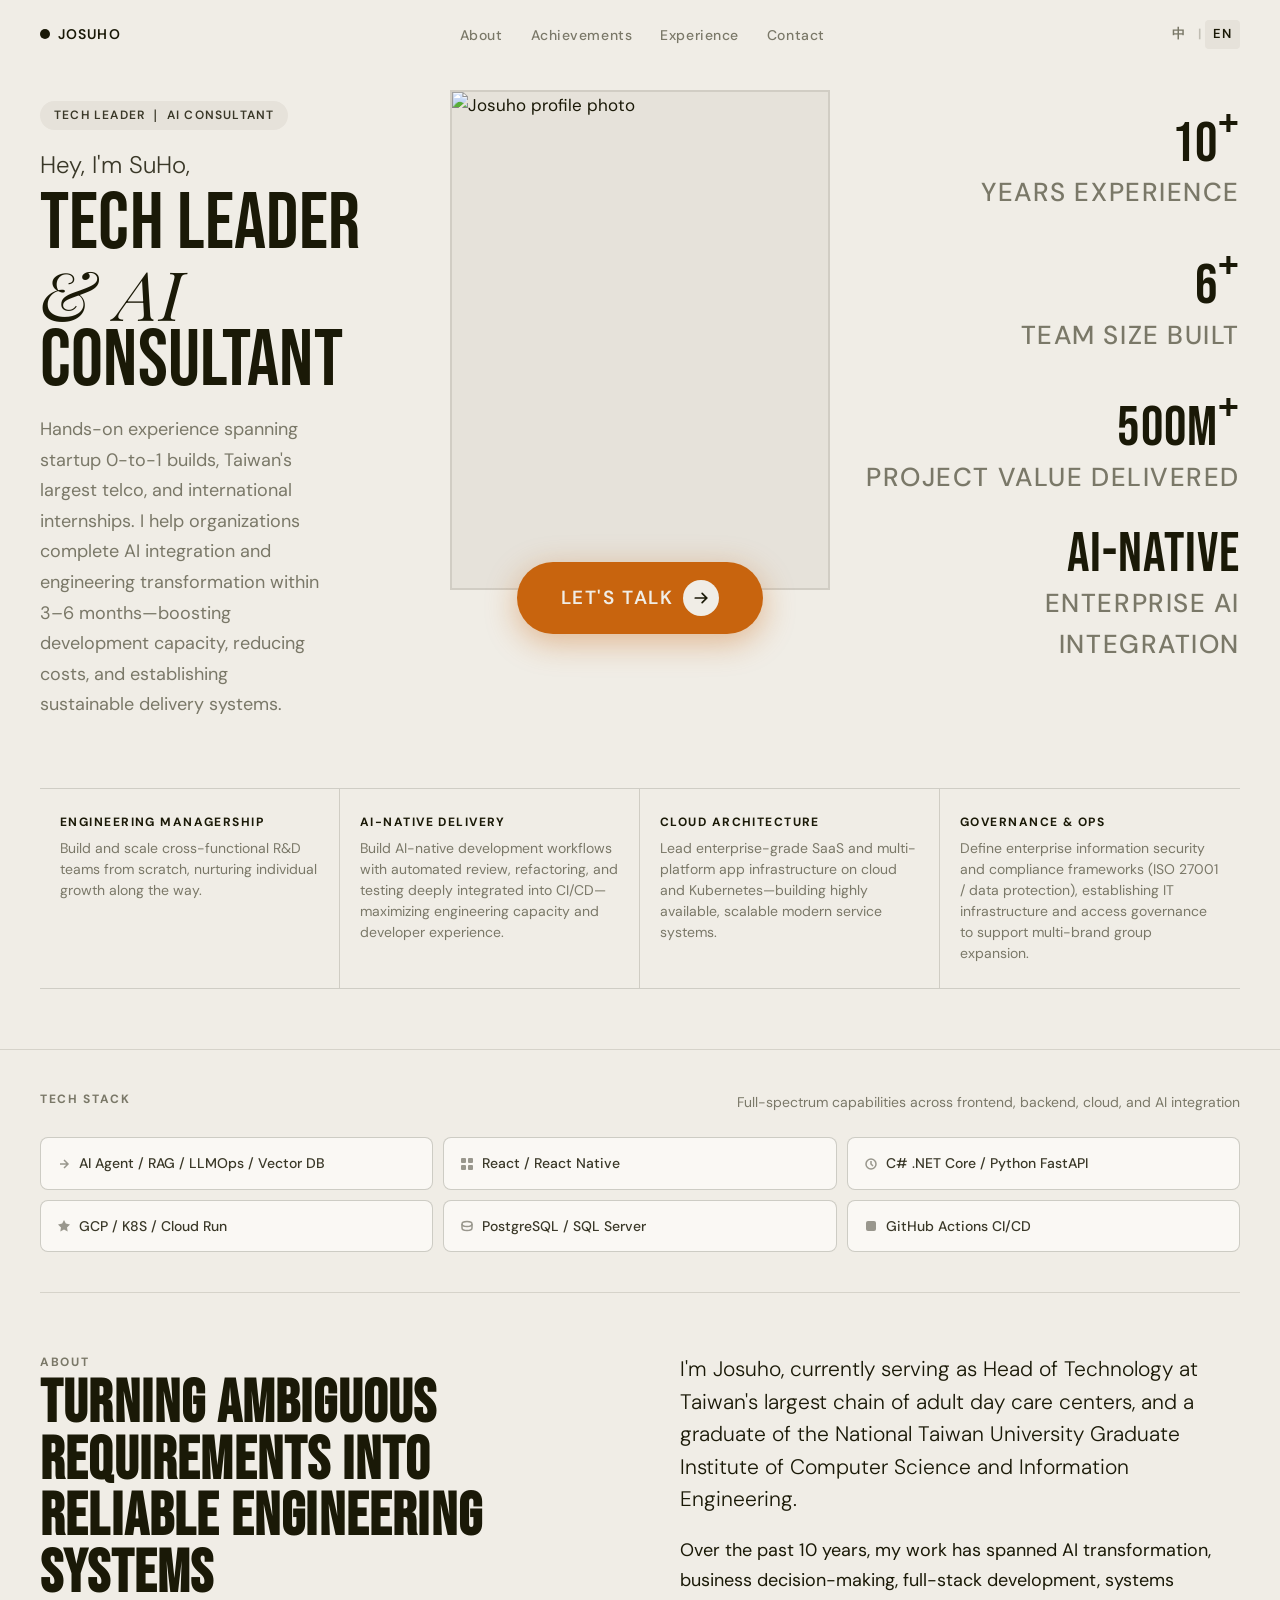
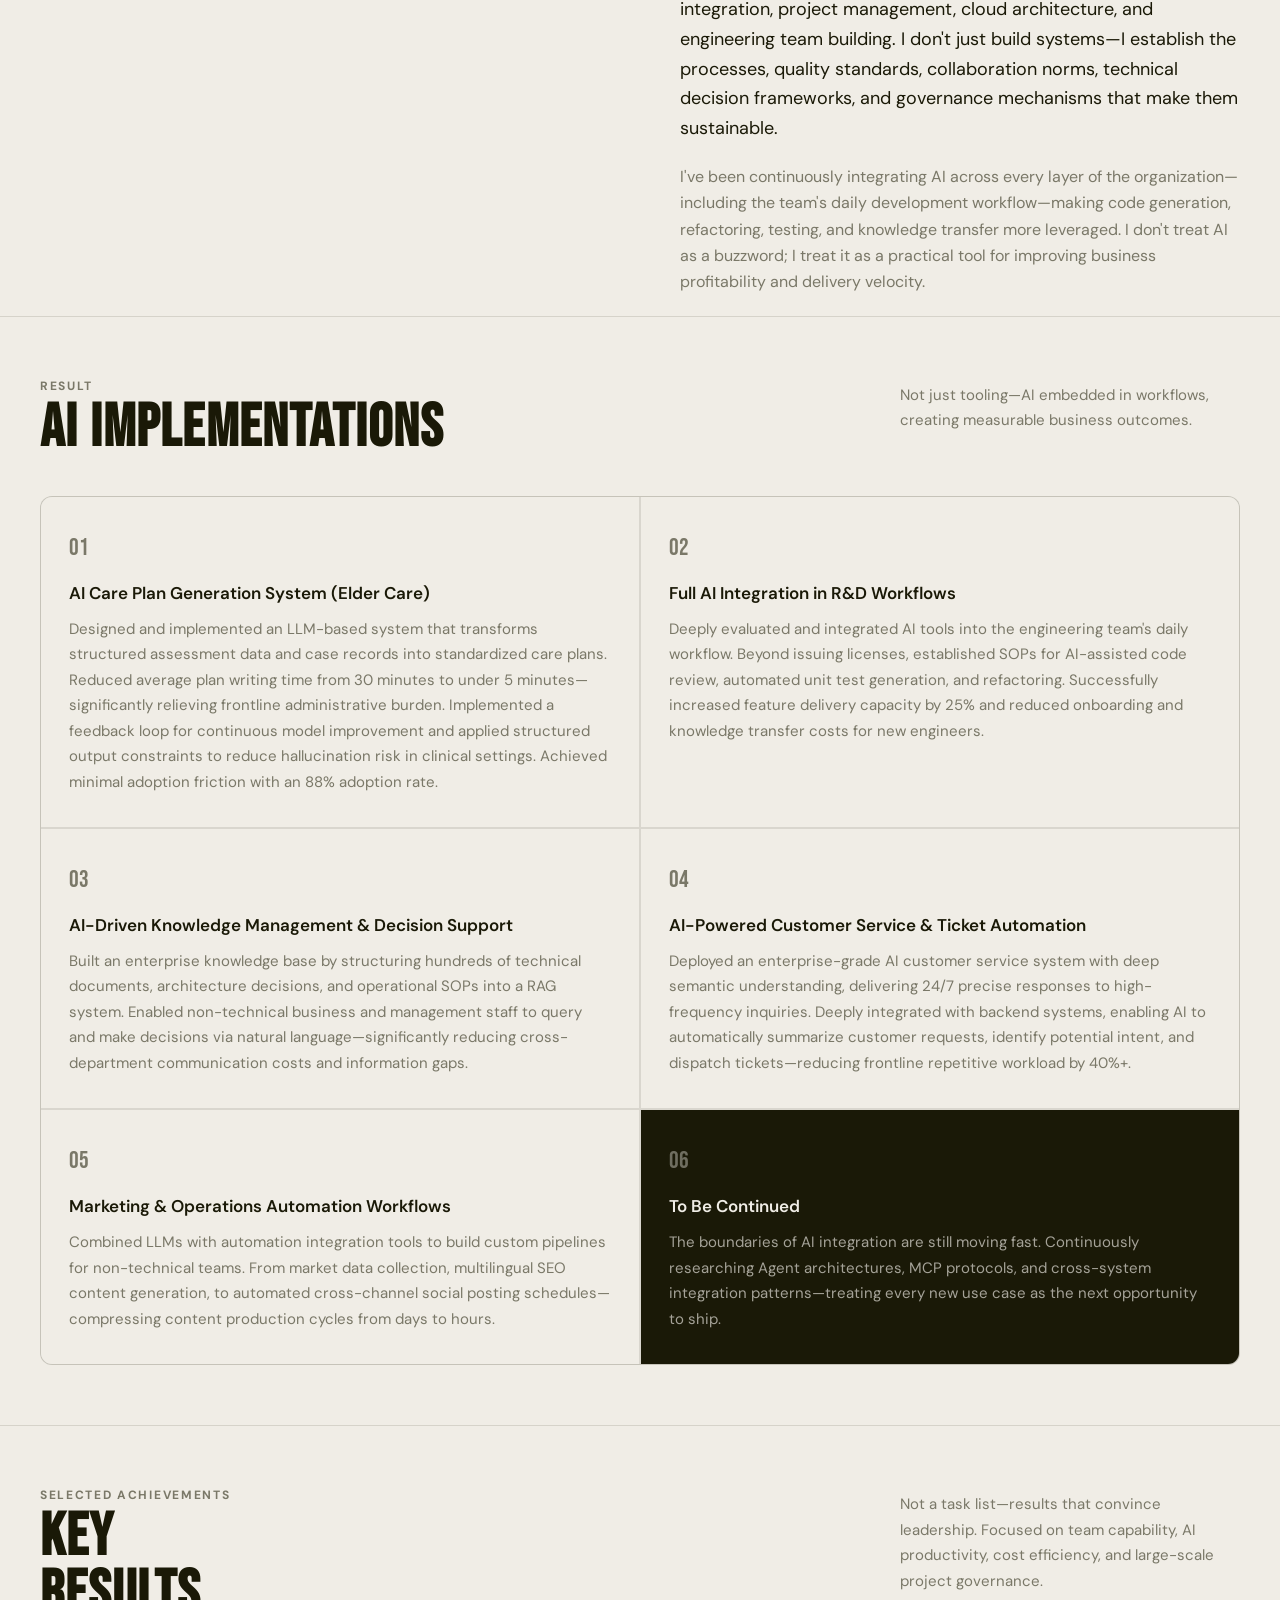
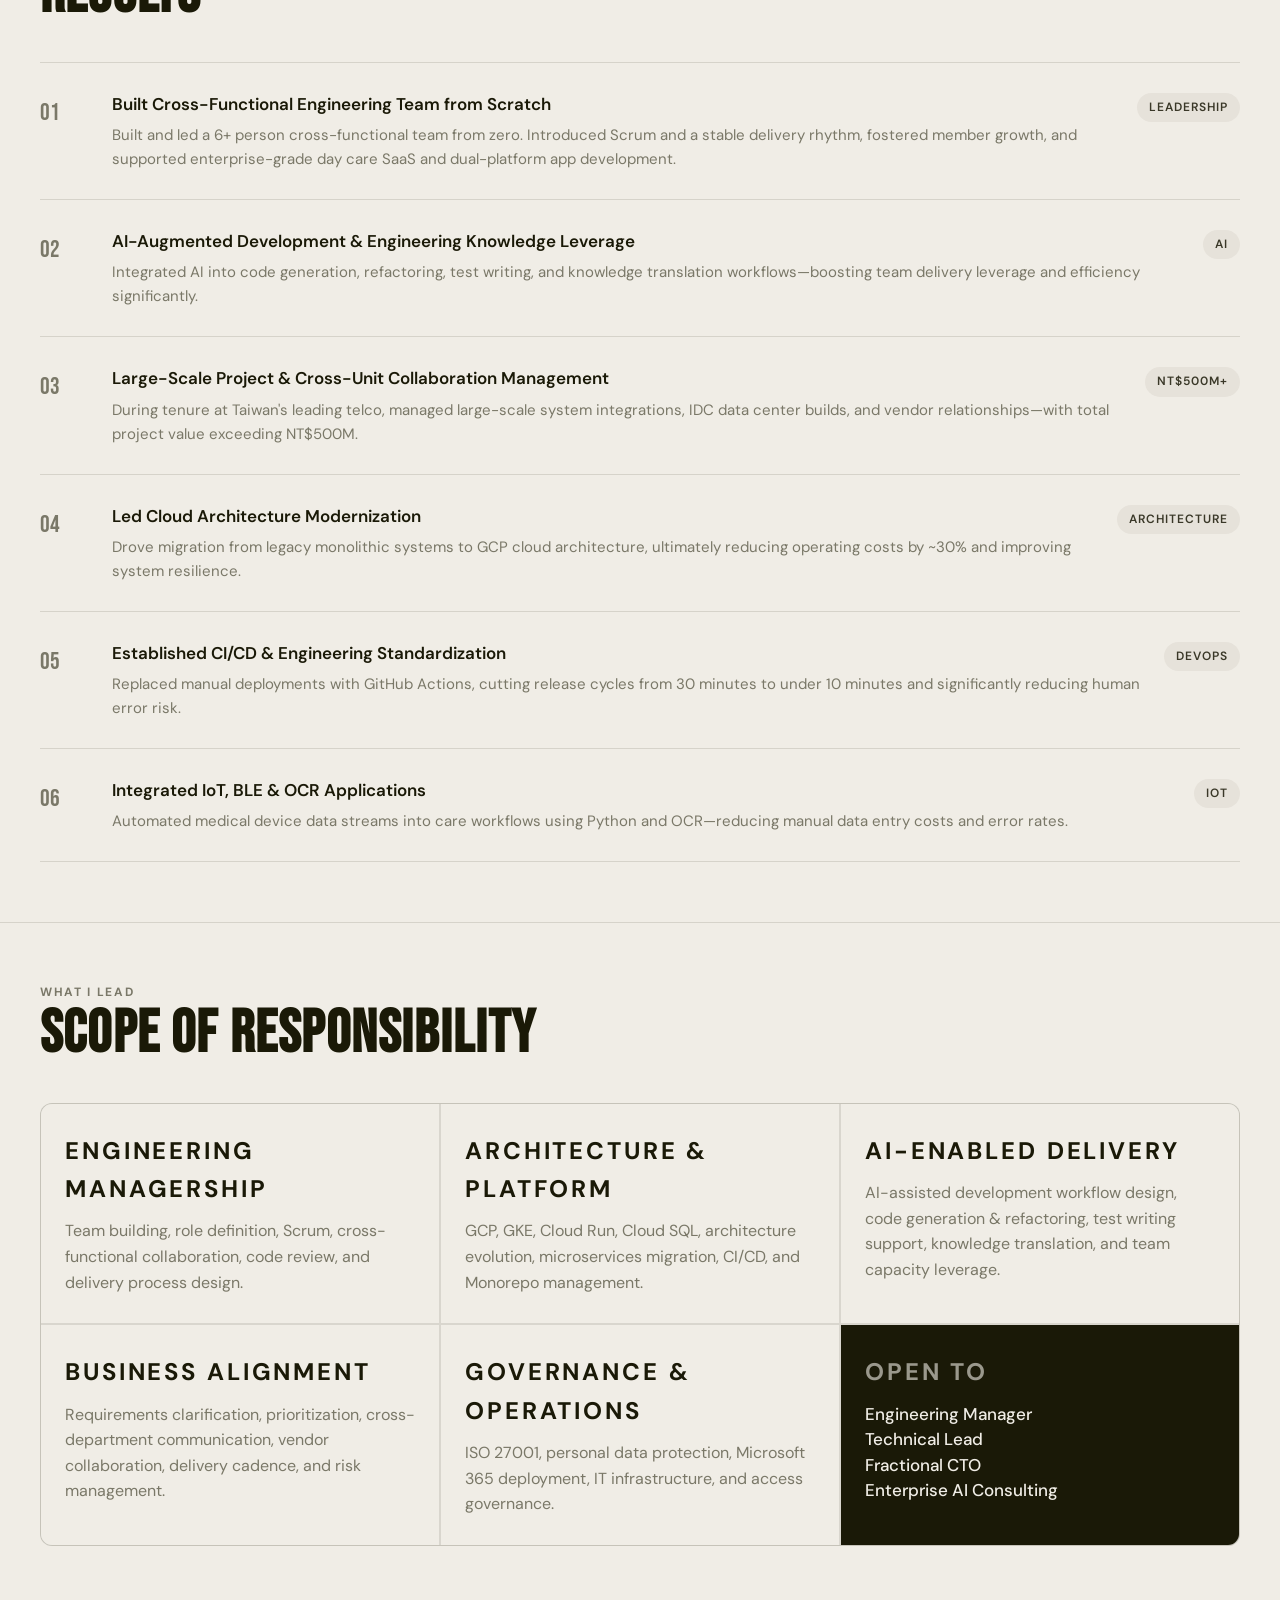
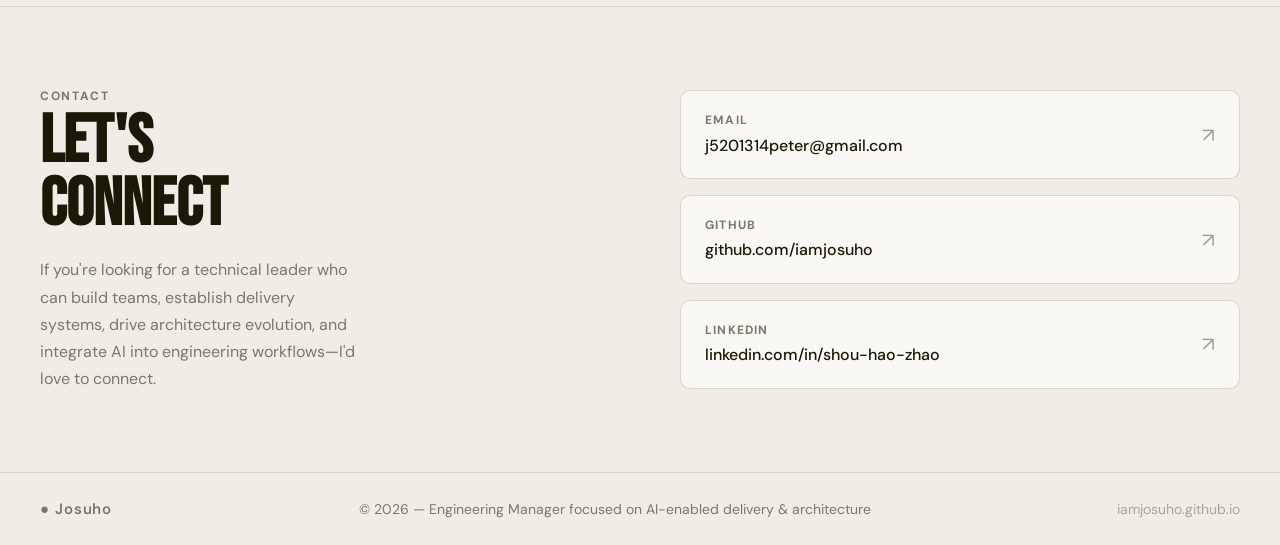
==== en.html @ 135634d7 "refactor: rename handle to iamjosuho, update site metadata, and add SEO files" ====
<!DOCTYPE html>
<html lang="en">
<head>
<meta charset="UTF-8">
<meta name="viewport" content="width=device-width, initial-scale=1.0">
<title>Josuho | Engineering Manager</title>
<link rel="canonical" href="https://iamjosuho.github.io/en.html" />
<meta name="keywords" content="Josuho, Engineering Manager, Tech Leader, Software Engineering Manager, AI Transformation Consultant, Architecture Modernization" />
<meta
      name="description"
      content="Josuho's personal website. Focused on engineering team building, enterprise AI integration, architecture modernization, delivery standardization, and operations-oriented technical leadership."
    />
    <meta name="theme-color" content="#1d281f" />
    <meta property="og:type" content="website" />
    <meta property="og:title" content="Josuho | Engineering Manager" />
    <meta
      property="og:description"
      content="Josuho's personal website. Focused on engineering team building, enterprise AI integration, architecture modernization, delivery standardization, and operations-oriented technical leadership."
    />
    <meta property="og:url" content="https://iamjosuho.github.io/en" />
    <meta property="og:image" content="https://iamjosuho.github.io/og-preview.svg" />
    <meta property="og:locale" content="en_US" />
    <meta name="twitter:card" content="summary_large_image" />
    <meta name="twitter:title" content="Josuho | Engineering Manager" />
    <meta
      name="twitter:description"
      content="Focused on engineering team building, AI-native development, architecture modernization, delivery standardization, and operations-oriented technical leadership."
    />
    <meta name="twitter:image" content="https://iamjosuho.github.io/og-preview.svg" />
    <link rel="icon" href="favicon.svg" type="image/svg+xml" />
<link rel="preconnect" href="https://fonts.googleapis.com">
<link rel="preconnect" href="https://fonts.gstatic.com" crossorigin>
<link href="https://fonts.googleapis.com/css2?family=Bebas+Neue&family=Playfair+Display:ital,wght@1,700&family=DM+Sans:wght@300;400;500;600&display=swap" rel="stylesheet">
<style>
  *, *::before, *::after { box-sizing: border-box; margin: 0; padding: 0; }

  :root {
    /* ==================================
       1. Base Color Palette
       ================================== */
    --color-cream: #f0ede6;
    --color-cream-dark: #e6e2da;
    --color-ink: #1a1907;
    --color-ink-mid: #3a3828;
    --color-ink-light: #7a7868;
    --color-warm-white: #faf8f4;
    --color-amber: #C8640E;

    /* ==================================
       2. Semantic Variables
       ================================== */
    --bg-primary: var(--color-cream);
    --bg-secondary: var(--color-warm-white);
    --bg-tertiary: var(--color-cream-dark);
    --bg-inverse: var(--color-ink);

    --text-primary: var(--color-ink);
    --text-secondary: var(--color-ink-mid);
    --text-muted: var(--color-ink-light);
    --text-inverse: var(--color-cream);

    --accent-primary: var(--color-ink);
    --accent-cta: var(--color-amber);

  }

  html { scroll-behavior: smooth; }

  body {
    background: var(--bg-primary);
    color: var(--text-primary);
    font-family: 'DM Sans', sans-serif;
    font-size: 17px;
    line-height: 1.6;
    overflow-x: hidden;
  }

  /* ─── NAV ─── */
  nav {
    display: flex;
    align-items: center;
    justify-content: space-between;
    padding: 20px 40px;
    position: sticky;
    top: 0;
    background: var(--bg-primary);
    z-index: 100;
    border-bottom: 1px solid transparent;
  }
  .nav-logo {
    display: flex; align-items: center; gap: 8px;
    font-size: 14px; font-weight: 600; letter-spacing: 0.08em; text-transform: uppercase;
  }
  .nav-dot {
    width: 10px; height: 10px; border-radius: 50%;
    background: var(--accent-primary); display: inline-block;
  }
  .nav-links {
    display: flex; gap: 28px; list-style: none;
  }
  .nav-links a {
    text-decoration: none; color: var(--text-muted);
    font-size: 14px; font-weight: 500; letter-spacing: 0.04em;
    transition: color 0.2s;
  }
  .nav-links a:hover { color: var(--text-primary); }
  .nav-right {
    display: flex; align-items: center; gap: 16px;
  }
  .lang-switch {
    display: flex; align-items: center; gap: 4px;
    font-size: 13px; font-weight: 600; letter-spacing: 0.06em;
  }
  .lang-switch a {
    text-decoration: none; color: var(--text-muted);
    padding: 4px 8px; border-radius: 4px;
    transition: color 0.2s, background 0.2s;
  }
  .lang-switch a:hover { color: var(--text-primary); }
  .lang-switch a.active {
    color: var(--text-primary);
    background: var(--bg-tertiary);
  }
  .lang-sep { color: var(--text-muted); opacity: 0.4; }
  .nav-menu {
    background: var(--accent-primary); color: var(--text-inverse);
    border: none; border-radius: 30px;
    padding: 10px 22px; font-size: 15px; font-weight: 600;
    letter-spacing: 0.1em; text-transform: uppercase; cursor: pointer;
    display: none; align-items: center; gap: 8px;
    font-family: 'DM Sans', sans-serif;
  }

  /* ─── HERO ─── */
  .hero {
    display: grid;
    grid-template-columns: 1fr auto 1fr;
    gap: 0;
    padding: 20px 40px 40px;
    min-height: 520px;
    align-items: start;
  }

  .hero-left { padding-top: 10px; }

  .hero-greeting {
    font-family: 'DM Sans', sans-serif;
    font-size: 24px; font-weight: 300;
    color: var(--text-secondary);
    margin-bottom: 4px;
  }

  .hero-title {
    font-family: 'Bebas Neue', sans-serif;
    line-height: 0.92;
    letter-spacing: 0.01em;
    margin-bottom: 16px;
  }
  .hero-title .line1 { font-size: 80px; display: block; }
  .hero-title .line2 {
    font-family: 'Playfair Display', serif;
    font-size: 68px;
    font-style: italic;
    display: block;
    letter-spacing: 0.02em;
  }
  .hero-title .line3 { font-size: 80px; display: block; }

  .hero-desc {
    max-width: 280px;
    font-size: 18px;
    line-height: 1.7;
    color: var(--text-muted);
    margin-bottom: 28px;
    font-weight: 400;
  }

  .hero-tag {
    display: inline-block;
    background: var(--bg-tertiary);
    border-radius: 20px;
    padding: 5px 14px;
    font-size: 12px;
    font-weight: 600;
    letter-spacing: 0.1em;
    text-transform: uppercase;
    color: var(--text-secondary);
    margin-bottom: 16px;
  }

  .btn-primary {
    display: inline-flex; align-items: center; gap: 10px;
    background: var(--accent-primary); color: var(--text-inverse);
    border-radius: 40px; padding: 13px 24px;
    font-size: 17px; font-weight: 600; letter-spacing: 0.08em;
    text-transform: uppercase; text-decoration: none;
    transition: transform 0.2s, opacity 0.2s;
  }
  .btn-primary:hover { opacity: 0.88; transform: translateY(-1px); }
  .btn-primary .arrow {
    width: 28px; height: 28px; border-radius: 50%;
    background: var(--bg-primary); display: flex; align-items: center; justify-content: center;
  }
  .btn-primary .arrow svg { width: 14px; height: 14px; fill: var(--text-primary); }

  /* ─── HERO CENTER (PHOTO) ─── */
  .hero-center {
    display: flex;
    flex-direction: column;
    align-items: center;
    padding: 0 30px;
  }
  .hero-center .btn-primary {
    margin-top: -28px;
    position: relative;
    z-index: 1;
    padding: 18px 44px;
    font-size: 19px;
    background: var(--accent-cta);
    box-shadow: 0 8px 32px rgba(200,100,14,0.40);
  }
  .hero-center .btn-primary:hover {
    opacity: 1;
    background: #a8520b;
    transform: translateY(-2px);
  }
  .hero-center .btn-primary .arrow {
    width: 36px; height: 36px;
  }
  .hero-center .btn-primary .arrow svg {
    width: 16px; height: 16px;
  }
  .photo-frame {
    width: 380px; height: 500px;
    background: var(--bg-tertiary);
    overflow: hidden;
    display: flex; align-items: flex-end; justify-content: center;
    border: 2px solid rgba(26,25,7,0.1);
    position: relative;
  }
  .photo-frame img {
    width: 100%; height: 100%; object-fit: cover; object-position: top;
    border-radius: inherit;
  }
  .photo-placeholder {
    display: flex; flex-direction: column; align-items: center; justify-content: center;
    width: 100%; height: 100%;
    color: var(--text-muted); gap: 8px;
  }
  .photo-placeholder svg { width: 60px; height: 60px; opacity: 0.3; }
  .photo-placeholder span { font-size: 12px; opacity: 0.5; letter-spacing: 0.1em; }

  /* ─── HERO RIGHT (STATS) ─── */
  .hero-right {
    padding-top: 10px;
    display: flex;
    flex-direction: column;
    align-items: flex-end;
    gap: 28px;
  }
  .stat-item { text-align: right; }
  .stat-num {
    font-family: 'Bebas Neue', sans-serif;
    font-size: 56px;
    line-height: 1;
    color: var(--text-primary);
    letter-spacing: 0.02em;
  }
  .stat-num sup { font-size: 52px; }
  .stat-label {
    font-size: 26px;
    color: var(--text-muted);
    letter-spacing: 0.06em;
    font-weight: 500;
    text-transform: uppercase;
  }

  /* ─── CAPABILITIES ROW ─── */
  .capabilities {
    border-top: 1px solid rgba(26,25,7,0.15);
    border-bottom: 1px solid rgba(26,25,7,0.15);
    display: grid;
    grid-template-columns: repeat(4, 1fr);
    margin: 0 40px 60px;
  }
  .cap-item {
    padding: 24px 20px;
    border-right: 1px solid rgba(26,25,7,0.15);
  }
  .cap-item:last-child { border-right: none; }
  .cap-title {
    font-size: 12px;
    font-weight: 700;
    letter-spacing: 0.12em;
    text-transform: uppercase;
    color: var(--text-primary);
    margin-bottom: 6px;
  }
  .cap-desc {
    font-size: 14px;
    color: var(--text-muted);
    line-height: 1.5;
  }

  /* ─── SECTION ─── */
  section { padding: 60px 40px; }

  .section-eyebrow {
    font-size: 12px;
    font-weight: 700;
    letter-spacing: 0.14em;
    text-transform: uppercase;
    color: var(--text-muted);
    margin-bottom: 4px;
  }
  .section-header {
    display: flex;
    justify-content: space-between;
    align-items: flex-start;
    margin-bottom: 40px;
  }

  /* ─── TRUSTED / KEYWORDS ─── */
  .trusted-section {
    padding: 40px 40px;
    border-top: 1px solid rgba(26,25,7,0.12);
  }
  .trusted-header {
    display: flex;
    justify-content: space-between;
    align-items: center;
    margin-bottom: 24px;
  }
  .trusted-sub { font-size: 14px; color: var(--text-muted); }
  .skill-grid {
    display: grid;
    grid-template-columns: repeat(3, 1fr);
    gap: 10px;
  }
  .skill-pill {
    border: 1px solid rgba(26,25,7,0.2);
    border-radius: 8px;
    padding: 14px 16px;
    display: flex; align-items: center; gap: 8px;
    font-size: 14px; font-weight: 500;
    color: var(--text-secondary);
    background: var(--bg-secondary);
  }
  .skill-icon { width: 14px; height: 14px; opacity: 0.5; }

  /* ─── ABOUT ─── */
  .about-grid {
    display: grid;
    grid-template-columns: 1fr 1fr;
    gap: 80px;
    align-items: start;
    border-top: 1px solid rgba(26,25,7,0.12);
    padding-top: 60px;
    margin: 0 40px;
  }
  .section-title {
    font-family: 'Bebas Neue', sans-serif;
    font-size: 60px; line-height: 0.94;
    letter-spacing: 0.02em;
    margin-bottom: 0;
  }
  .about-right p {
    font-size: 18px;
    line-height: 1.65;
    font-weight: 400;
    color: var(--text-primary);
    margin-bottom: 20px;
  }
  .about-right p.lead {
    font-size: 21px;
    font-weight: 300;
    line-height: 1.55;
  }
  .about-right p.body-text {
    font-size: 16px;
    color: var(--text-muted);
  }

  /* ─── ACHIEVEMENTS ─── */
  .ach-section {
    padding: 60px 40px;
    border-top: 1px solid rgba(26,25,7,0.12);
  }
  .section-subtitle { max-width: 340px; font-size: 15px; color: var(--text-muted); line-height: 1.7; padding-top: 6px; }
  .ach-list { display: flex; flex-direction: column; gap: 0; }
  .ach-row {
    display: grid;
    grid-template-columns: 48px 1fr auto;
    gap: 24px;
    align-items: start;
    padding: 28px 0;
    border-top: 1px solid rgba(26,25,7,0.12);
    transition: background 0.2s;
  }
  .ach-row:last-child { border-bottom: 1px solid rgba(26,25,7,0.12); }
  .ach-num {
    font-family: 'Bebas Neue', sans-serif;
    font-size: 24px; color: var(--text-muted);
    padding-top: 3px;
  }
  .ach-name { font-size: 17px; font-weight: 600; color: var(--text-primary); margin-bottom: 5px; }
  .ach-desc { font-size: 15px; color: var(--text-muted); line-height: 1.6; }
  .ach-tag {
    display: inline-block;
    background: var(--bg-tertiary);
    border-radius: 20px;
    padding: 5px 12px;
    font-size: 12px; font-weight: 600;
    letter-spacing: 0.08em; text-transform: uppercase;
    color: var(--text-secondary);
    white-space: nowrap;
    margin-top: 2px;
  }

  /* ─── EXPERTISE ─── */
  .expertise-section {
    padding: 60px 40px;
    border-top: 1px solid rgba(26,25,7,0.12);
  }
  .expertise-grid {
    display: grid;
    grid-template-columns: repeat(3, 1fr);
    gap: 2px;
    background: rgba(26,25,7,0.1);
    border: 1px solid rgba(26,25,7,0.1);
    border-radius: 12px;
    overflow: hidden;
    margin-top: 40px;
  }
  .exp-cell {
    background: var(--bg-primary);
    padding: 28px 24px;
  }
  .exp-cell-title {
    font-size: 24px; font-weight: 700;
    letter-spacing: 0.12em; text-transform: uppercase;
    color: var(--text-primary); margin-bottom: 10px;
  }
  .exp-cell-desc { font-size: 16px; color: var(--text-muted); line-height: 1.6; }

  /* ─── CONTACT ─── */
  .contact-section {
    padding: 80px 40px;
    border-top: 1px solid rgba(26,25,7,0.12);
  }
  .contact-inner {
    display: grid;
    grid-template-columns: 1fr 1fr;
    gap: 80px;
    align-items: center;
  }
  .contact-headline {
    font-family: 'Bebas Neue', sans-serif;
    font-size: 68px; line-height: 0.93;
  }
  .contact-desc { font-size: 16px; color: var(--text-muted); line-height: 1.7; margin-top: 20px; max-width: 320px; }
  .contact-links { display: flex; flex-direction: column; gap: 16px; }
  .contact-link-row {
    display: flex; align-items: center; justify-content: space-between;
    padding: 20px 24px;
    background: var(--bg-secondary);
    border: 1px solid rgba(26,25,7,0.15);
    border-radius: 10px;
    text-decoration: none;
    color: var(--text-primary);
    transition: background 0.2s, transform 0.2s;
  }
  .contact-link-row:hover { background: var(--bg-tertiary); transform: translateX(4px); }
  .clr-label { font-size: 12px; font-weight: 700; letter-spacing: 0.1em; text-transform: uppercase; color: var(--text-muted); margin-bottom: 2px; }
  .clr-value { font-size: 16px; font-weight: 500; }
  .clr-arrow { font-size: 20px; opacity: 0.4; }

  /* ─── AI TRACK RECORD ─── */
  .ai-track-section {
    padding: 60px 40px;
    border-top: 1px solid rgba(26,25,7,0.12);
  }
  .ai-track-grid {
    display: grid;
    grid-template-columns: repeat(2, 1fr);
    gap: 2px;
    background: rgba(26,25,7,0.1);
    border: 1px solid rgba(26,25,7,0.1);
    border-radius: 12px;
    overflow: hidden;
  }
  .ai-track-card {
    background: var(--bg-primary);
    padding: 32px 28px;
  }
  .ai-track-num {
    font-family: 'Bebas Neue', sans-serif;
    font-size: 24px;
    color: var(--text-muted);
    margin-bottom: 12px;
  }
  .ai-track-card-title {
    font-size: 17px;
    font-weight: 600;
    color: var(--text-primary);
    margin-bottom: 10px;
  }
  .ai-track-card-desc {
    font-size: 15px;
    color: var(--text-muted);
    line-height: 1.7;
  }

  /* ─── FOOTER ─── */
  footer {
    padding: 24px 40px;
    border-top: 1px solid rgba(26,25,7,0.12);
    display: flex; justify-content: space-between; align-items: center;
    font-size: 14px; color: var(--text-muted);
  }
  footer .f-logo { font-size: 15px; font-weight: 600; letter-spacing: 0.06em; }

  /* ══════════════════════════════════════
     RWD — Tablet (≤ 900px)
     ══════════════════════════════════════ */
  @media (max-width: 900px) {
    nav { padding: 16px 24px; }

    .hero {
      grid-template-columns: 1fr;
      padding: 20px 24px 32px;
      min-height: auto;
    }
    .hero-left  { order: 1; }
    .hero-center { order: 2; align-items: center; }
    .hero-right {
      order: 3;
      flex-direction: row;
      flex-wrap: wrap;
      align-items: flex-start;
      justify-content: space-around;
      padding-top: 24px;
      gap: 12px 24px;
    }
    .stat-item { text-align: center; }
    .stat-num  { font-size: 40px; }
    .stat-label { font-size: 15px; }

    .photo-frame { width: 100%; max-width: 480px; height: 400px; }

    .hero-title .line1,
    .hero-title .line3 { font-size: 64px; }
    .hero-title .line2  { font-size: 52px; }

    .capabilities {
      grid-template-columns: repeat(2, 1fr);
      margin: 0 24px 40px;
    }
    .cap-item:nth-child(2) { border-right: none; }

    .trusted-section { padding: 32px 24px; }
    .skill-grid { grid-template-columns: repeat(2, 1fr); }

    .about-grid {
      grid-template-columns: 1fr;
      margin: 0 24px;
      gap: 32px;
    }

    .expertise-grid { grid-template-columns: repeat(2, 1fr); }

    .contact-inner { grid-template-columns: 1fr; gap: 40px; }

    .ai-track-grid { grid-template-columns: 1fr; }

    section,
    .ach-section,
    .expertise-section,
    .contact-section,
    .ai-track-section { padding: 48px 24px; }

    footer { padding: 20px 24px; }
  }

  /* ══════════════════════════════════════
     RWD — Mobile (≤ 540px)
     ══════════════════════════════════════ */
  @media (max-width: 540px) {
    nav { padding: 14px 16px; }
    .nav-links { display: none; }
    .nav-menu { display: flex; }
    .nav-links.open {
      display: flex; flex-direction: column; align-items: flex-start;
      position: absolute; top: 60px; left: 0; right: 0;
      background: var(--bg-primary); padding: 16px 20px 20px;
      border-bottom: 1px solid var(--border);
      gap: 16px; z-index: 999;
    }

    .hero { padding: 16px 16px 24px; }

    .hero-title .line1,
    .hero-title .line3 { font-size: 52px; }
    .hero-title .line2  { font-size: 42px; }
    .hero-greeting { font-size: 18px; }
    .hero-desc { font-size: 16px; max-width: 100%; }

    .photo-frame { height: 300px; }

    .hero-center .btn-primary {
      padding: 15px 32px;
      font-size: 17px;
      margin-top: -22px;
    }

    .hero-right { padding-top: 16px; gap: 8px 16px; }
    .stat-num   { font-size: 32px; }
    .stat-num sup { font-size: 28px; }
    .stat-label { font-size: 13px; }

    .capabilities {
      grid-template-columns: 1fr;
      margin: 0 16px 28px;
    }
    .cap-item { border-right: none; }

    .trusted-section { padding: 24px 16px; }
    .skill-grid { grid-template-columns: 1fr; }

    .about-grid { margin: 0 16px; gap: 24px; }
    .section-title { font-size: 44px; }

    .section-header { flex-direction: column; gap: 12px; }
    .ach-row { grid-template-columns: 40px 1fr; gap: 16px; }
    .ach-row > :last-child { display: none; }

    .expertise-grid { grid-template-columns: 1fr; }

    .contact-headline { font-size: 52px; }
    .contact-desc { max-width: 100%; }

    section,
    .ach-section,
    .expertise-section,
    .contact-section,
    .ai-track-section { padding: 36px 16px; }

    footer { padding: 18px 16px; flex-direction: column; gap: 8px; text-align: center; }
  }

</style>
    <!-- JSON-LD Structured Data -->
    <script type="application/ld+json">
    {
      "@context": "https://schema.org",
      "@type": "ProfilePage",
      "mainEntity": {
        "@type": "Person",
        "name": "Josuho",
        "jobTitle": "Engineering Manager & AI Consultant",
        "url": "https://iamjosuho.github.io/en.html",
        "description": "Focused on engineering team building, enterprise AI integration, architecture modernization, delivery standardization, and operations-oriented technical leadership."
      }
    }
    </script>
</head>
<body>

<!-- NAV -->
<nav>
  <div class="nav-logo">
    <span class="nav-dot"></span>
    Josuho
  </div>
  <ul class="nav-links">
    <li><a href="#about">About</a></li>
    <li><a href="#achievements">Achievements</a></li>
    <li><a href="#experience">Experience</a></li>
    <li><a href="#contact">Contact</a></li>
  </ul>
  <div class="nav-right">
    <div class="lang-switch">
      <a href="index.html">中</a>
      <span class="lang-sep">|</span>
      <a href="en.html" class="active">EN</a>
    </div>
    <button class="nav-menu">
      MENU
      <svg width="16" height="12" viewBox="0 0 16 12" fill="none" stroke="currentColor" stroke-width="2">
        <line x1="0" y1="1" x2="16" y2="1"/>
        <line x1="0" y1="6" x2="16" y2="6"/>
        <line x1="0" y1="11" x2="16" y2="11"/>
      </svg>
    </button>
  </div>
</nav>

<!-- HERO -->
<div class="hero">

  <!-- LEFT -->
  <div class="hero-left">
    <div class="hero-tag">Tech Leader ｜ AI Consultant</div>
    <p class="hero-greeting">Hey, I'm SuHo,</p>
    <div class="hero-title">
      <span class="line1">TECH LEADER</span>
      <span class="line2">&amp; AI</span>
      <span class="line3">CONSULTANT</span>
    </div>
    <p class="hero-desc">
      Hands-on experience spanning startup 0-to-1 builds, Taiwan's largest telco, and international internships. I help organizations complete AI integration and engineering transformation within 3–6 months—boosting development capacity, reducing costs, and establishing sustainable delivery systems.
    </p>
  </div>

  <!-- CENTER PHOTO -->
  <div class="hero-center">
    <div class="photo-frame">
      <img src="assets/profile.png" alt="Josuho profile photo" />
    </div>
    <a href="#contact" class="btn-primary">
      Let's Talk
      <span class="arrow">
        <svg viewBox="0 0 14 14" xmlns="http://www.w3.org/2000/svg">
          <path d="M2 7h10M8 3l4 4-4 4" stroke="#1a1907" stroke-width="1.5" fill="none" stroke-linecap="round"/>
        </svg>
      </span>
    </a>
  </div>

  <!-- RIGHT STATS -->
  <div class="hero-right">
    <div class="stat-item">
      <div class="stat-num">10<sup>+</sup></div>
      <div class="stat-label">Years Experience</div>
    </div>
    <div class="stat-item">
      <div class="stat-num">6<sup>+</sup></div>
      <div class="stat-label">Team Size Built</div>
    </div>
    <div class="stat-item">
      <div class="stat-num">500M<sup>+</sup></div>
      <div class="stat-label">Project Value Delivered</div>
    </div>
    <div class="stat-item">
      <div class="stat-num">AI-NATIVE</div>
      <div class="stat-label">Enterprise AI Integration</div>
    </div>
  </div>

</div>

<!-- CAPABILITIES -->
<div class="capabilities">
  <div class="cap-item">
    <div class="cap-title">Engineering Managership</div>
    <div class="cap-desc">Build and scale cross-functional R&D teams from scratch, nurturing individual growth along the way.</div>
  </div>
  <div class="cap-item">
    <div class="cap-title">AI-Native Delivery</div>
    <div class="cap-desc">Build AI-native development workflows with automated review, refactoring, and testing deeply integrated into CI/CD—maximizing engineering capacity and developer experience.</div>
  </div>
  <div class="cap-item">
    <div class="cap-title">Cloud Architecture</div>
    <div class="cap-desc">Lead enterprise-grade SaaS and multi-platform app infrastructure on cloud and Kubernetes—building highly available, scalable modern service systems.</div>
  </div>
  <div class="cap-item">
    <div class="cap-title">Governance & Ops</div>
    <div class="cap-desc">Define enterprise information security and compliance frameworks (ISO 27001 / data protection), establishing IT infrastructure and access governance to support multi-brand group expansion.</div>
  </div>
</div>

<!-- TRUSTED / SKILLS -->
<div class="trusted-section">
  <div class="trusted-header">
    <div class="section-eyebrow">Tech Stack</div>
    <div class="trusted-sub">Full-spectrum capabilities across frontend, backend, cloud, and AI integration</div>
  </div>
  <div class="skill-grid">
    <div class="skill-pill">
      <svg class="skill-icon" viewBox="0 0 14 14" fill="none" stroke="currentColor" stroke-width="1.5"><path d="M3 7h8M7 3l4 4-4 4"/></svg>
      AI Agent / RAG / LLMOps / Vector DB
    </div>
    <div class="skill-pill">
      <svg class="skill-icon" viewBox="0 0 14 14" fill="currentColor"><rect x="1" y="1" width="5" height="5" rx="1"/><rect x="8" y="1" width="5" height="5" rx="1"/><rect x="1" y="8" width="5" height="5" rx="1"/><rect x="8" y="8" width="5" height="5" rx="1"/></svg>
      React / React Native
    </div>
    <div class="skill-pill">
      <svg class="skill-icon" viewBox="0 0 14 14" fill="none" stroke="currentColor" stroke-width="1.5"><circle cx="7" cy="7" r="5"/><path d="M7 4v3l2 2"/></svg>
      C# .NET Core / Python FastAPI
    </div>
    <div class="skill-pill">
      <svg class="skill-icon" viewBox="0 0 14 14" fill="currentColor"><path d="M7 1l1.8 3.6L13 5.5l-3 2.9.7 4.1L7 10.4 3.3 12.5l.7-4.1-3-2.9 4.2-.9z"/></svg>
      GCP / K8S / Cloud Run
    </div>
    <div class="skill-pill">
      <svg class="skill-icon" viewBox="0 0 14 14" fill="none" stroke="currentColor" stroke-width="1.5"><ellipse cx="7" cy="5" rx="5" ry="2.5"/><path d="M2 5v4c0 1.4 2.2 2.5 5 2.5s5-1.1 5-2.5V5"/></svg>
      PostgreSQL / SQL Server
    </div>
    <div class="skill-pill">
      <svg class="skill-icon" viewBox="0 0 14 14" fill="currentColor"><rect x="2" y="2" width="10" height="10" rx="2"/></svg>
      GitHub Actions CI/CD
    </div>
  </div>
</div>

<!-- ABOUT -->
<div id="about">
  <div class="about-grid">
    <div>
      <div class="section-eyebrow">About</div>
      <h2 class="section-title">Turning Ambiguous Requirements into Reliable Engineering Systems</h2>
    </div>
    <div class="about-right">
      <p class="lead">
        I'm Josuho, currently serving as Head of Technology at Taiwan's largest chain of adult day care centers, and a graduate of the National Taiwan University Graduate Institute of Computer Science and Information Engineering.
      </p>
      <p>
        Over the past 10 years, my work has spanned AI transformation, business decision-making, full-stack development, systems integration, project management, cloud architecture, and engineering team building. I don't just build systems—I establish the processes, quality standards, collaboration norms, technical decision frameworks, and governance mechanisms that make them sustainable.
      </p>
      <p class="body-text">
        I've been continuously integrating AI across every layer of the organization—including the team's daily development workflow—making code generation, refactoring, testing, and knowledge transfer more leveraged. I don't treat AI as a buzzword; I treat it as a practical tool for improving business profitability and delivery velocity.
      </p>
    </div>
  </div>
</div>

<!-- AI TRACK RECORD -->
<div class="ai-track-section">
  <div class="section-header">
    <div>
      <div class="section-eyebrow">Result</div>
      <h2 class="section-title">AI Implementations</h2>
    </div>
    <div class="section-subtitle">
      Not just tooling—AI embedded in workflows, creating measurable business outcomes.
    </div>
  </div>
  <div class="ai-track-grid">
    <div class="ai-track-card">
      <div class="ai-track-num">01</div>
      <div class="ai-track-card-title">AI Care Plan Generation System (Elder Care)</div>
      <div class="ai-track-card-desc">Designed and implemented an LLM-based system that transforms structured assessment data and case records into standardized care plans. Reduced average plan writing time from 30 minutes to under 5 minutes—significantly relieving frontline administrative burden. Implemented a feedback loop for continuous model improvement and applied structured output constraints to reduce hallucination risk in clinical settings. Achieved minimal adoption friction with an 88% adoption rate.</div>
    </div>
    <div class="ai-track-card">
      <div class="ai-track-num">02</div>
      <div class="ai-track-card-title">Full AI Integration in R&D Workflows</div>
      <div class="ai-track-card-desc">Deeply evaluated and integrated AI tools into the engineering team's daily workflow. Beyond issuing licenses, established SOPs for AI-assisted code review, automated unit test generation, and refactoring. Successfully increased feature delivery capacity by 25% and reduced onboarding and knowledge transfer costs for new engineers.</div>
    </div>
    <div class="ai-track-card">
      <div class="ai-track-num">03</div>
      <div class="ai-track-card-title">AI-Driven Knowledge Management & Decision Support</div>
      <div class="ai-track-card-desc">Built an enterprise knowledge base by structuring hundreds of technical documents, architecture decisions, and operational SOPs into a RAG system. Enabled non-technical business and management staff to query and make decisions via natural language—significantly reducing cross-department communication costs and information gaps.</div>
    </div>
    <div class="ai-track-card">
      <div class="ai-track-num">04</div>
      <div class="ai-track-card-title">AI-Powered Customer Service & Ticket Automation</div>
      <div class="ai-track-card-desc">Deployed an enterprise-grade AI customer service system with deep semantic understanding, delivering 24/7 precise responses to high-frequency inquiries. Deeply integrated with backend systems, enabling AI to automatically summarize customer requests, identify potential intent, and dispatch tickets—reducing frontline repetitive workload by 40%+.</div>
    </div>
    <div class="ai-track-card">
      <div class="ai-track-num">05</div>
      <div class="ai-track-card-title">Marketing & Operations Automation Workflows</div>
      <div class="ai-track-card-desc">Combined LLMs with automation integration tools to build custom pipelines for non-technical teams. From market data collection, multilingual SEO content generation, to automated cross-channel social posting schedules—compressing content production cycles from days to hours.</div>
    </div>
    <div class="ai-track-card" style="background:var(--bg-inverse);color:var(--text-inverse);">
      <div class="ai-track-num" style="color:rgba(240,237,230,0.4);">06</div>
      <div class="ai-track-card-title" style="color:var(--text-inverse);">To Be Continued</div>
      <div class="ai-track-card-desc" style="color:rgba(240,237,230,0.65);">The boundaries of AI integration are still moving fast. Continuously researching Agent architectures, MCP protocols, and cross-system integration patterns—treating every new use case as the next opportunity to ship.</div>
    </div>
  </div>
</div>

<!-- ACHIEVEMENTS -->
<div class="ach-section" id="achievements">
  <div class="section-header">
    <div>
      <div class="section-eyebrow">Selected Achievements</div>
      <h2 class="section-title">Key<br>Results</h2>
    </div>
    <div class="section-subtitle">
      Not a task list—results that convince leadership. Focused on team capability, AI productivity, cost efficiency, and large-scale project governance.
    </div>
  </div>

  <div class="ach-list">
    <div class="ach-row">
      <div class="ach-num">01</div>
      <div>
        <div class="ach-name">Built Cross-Functional Engineering Team from Scratch</div>
        <div class="ach-desc">Built and led a 6+ person cross-functional team from zero. Introduced Scrum and a stable delivery rhythm, fostered member growth, and supported enterprise-grade day care SaaS and dual-platform app development.</div>
      </div>
      <div><span class="ach-tag">Leadership</span></div>
    </div>
    <div class="ach-row">
      <div class="ach-num">02</div>
      <div>
        <div class="ach-name">AI-Augmented Development & Engineering Knowledge Leverage</div>
        <div class="ach-desc">Integrated AI into code generation, refactoring, test writing, and knowledge translation workflows—boosting team delivery leverage and efficiency significantly.</div>
      </div>
      <div><span class="ach-tag">AI</span></div>
    </div>
    <div class="ach-row">
      <div class="ach-num">03</div>
      <div>
        <div class="ach-name">Large-Scale Project & Cross-Unit Collaboration Management</div>
        <div class="ach-desc">During tenure at Taiwan's leading telco, managed large-scale system integrations, IDC data center builds, and vendor relationships—with total project value exceeding NT$500M.</div>
      </div>
      <div><span class="ach-tag">NT$500M+</span></div>
    </div>
    <div class="ach-row">
      <div class="ach-num">04</div>
      <div>
        <div class="ach-name">Led Cloud Architecture Modernization</div>
        <div class="ach-desc">Drove migration from legacy monolithic systems to GCP cloud architecture, ultimately reducing operating costs by ~30% and improving system resilience.</div>
      </div>
      <div><span class="ach-tag">Architecture</span></div>
    </div>
    <div class="ach-row">
      <div class="ach-num">05</div>
      <div>
        <div class="ach-name">Established CI/CD & Engineering Standardization</div>
        <div class="ach-desc">Replaced manual deployments with GitHub Actions, cutting release cycles from 30 minutes to under 10 minutes and significantly reducing human error risk.</div>
      </div>
      <div><span class="ach-tag">DevOps</span></div>
    </div>
    <div class="ach-row">
      <div class="ach-num">06</div>
      <div>
        <div class="ach-name">Integrated IoT, BLE & OCR Applications</div>
        <div class="ach-desc">Automated medical device data streams into care workflows using Python and OCR—reducing manual data entry costs and error rates.</div>
      </div>
      <div><span class="ach-tag">IoT</span></div>
    </div>
  </div>
</div>

<!-- EXPERTISE -->
<div class="expertise-section" id="experience">
  <div class="section-eyebrow">What I Lead</div>
  <h2 class="section-title">Scope of Responsibility</h2>
  <div class="expertise-grid">
    <div class="exp-cell">
      <div class="exp-cell-title">Engineering Managership</div>
      <div class="exp-cell-desc">Team building, role definition, Scrum, cross-functional collaboration, code review, and delivery process design.</div>
    </div>
    <div class="exp-cell">
      <div class="exp-cell-title">Architecture & Platform</div>
      <div class="exp-cell-desc">GCP, GKE, Cloud Run, Cloud SQL, architecture evolution, microservices migration, CI/CD, and Monorepo management.</div>
    </div>
    <div class="exp-cell">
      <div class="exp-cell-title">AI-Enabled Delivery</div>
      <div class="exp-cell-desc">AI-assisted development workflow design, code generation & refactoring, test writing support, knowledge translation, and team capacity leverage.</div>
    </div>
    <div class="exp-cell">
      <div class="exp-cell-title">Business Alignment</div>
      <div class="exp-cell-desc">Requirements clarification, prioritization, cross-department communication, vendor collaboration, delivery cadence, and risk management.</div>
    </div>
    <div class="exp-cell">
      <div class="exp-cell-title">Governance & Operations</div>
      <div class="exp-cell-desc">ISO 27001, personal data protection, Microsoft 365 deployment, IT infrastructure, and access governance.</div>
    </div>
    <div class="exp-cell" style="background:var(--bg-inverse);color:var(--text-inverse);">
      <div class="exp-cell-title" style="color:rgba(240,237,230,0.6);">Open to</div>
      <div class="exp-cell-desc" style="color:var(--text-inverse);font-size:17px;font-weight:500;line-height:1.5;">Engineering Manager<br>Technical Lead<br>Fractional CTO<br>Enterprise AI Consulting</div>
    </div>
  </div>
</div>

<!-- CONTACT -->
<div class="contact-section" id="contact">
  <div class="contact-inner">
    <div>
      <div class="section-eyebrow">Contact</div>
      <h2 class="contact-headline">LET'S<br>CONNECT</h2>
      <p class="contact-desc">
        If you're looking for a technical leader who can build teams, establish delivery systems, drive architecture evolution, and integrate AI into engineering workflows—I'd love to connect.
      </p>
    </div>
    <div class="contact-links">
      <a href="mailto:j5201314peter@gmail.com" class="contact-link-row">
        <div>
          <div class="clr-label">Email</div>
          <div class="clr-value">j5201314peter@gmail.com</div>
        </div>
        <div class="clr-arrow">↗</div>
      </a>
      <a href="https://github.com/iamjosuho" class="contact-link-row" target="_blank">
        <div>
          <div class="clr-label">GitHub</div>
          <div class="clr-value">github.com/iamjosuho</div>
        </div>
        <div class="clr-arrow">↗</div>
      </a>
      <a href="https://www.linkedin.com/in/shou-hao-zhao-a4987b111" class="contact-link-row" target="_blank">
        <div>
          <div class="clr-label">LinkedIn</div>
          <div class="clr-value">linkedin.com/in/shou-hao-zhao</div>
        </div>
        <div class="clr-arrow">↗</div>
      </a>
    </div>
  </div>
</div>

<!-- FOOTER -->
<footer>
  <div class="f-logo">● Josuho</div>
  <div>© 2026 — Engineering Manager focused on AI-enabled delivery & architecture</div>
  <div><a href="https://iamjosuho.github.io" style="color:inherit;text-decoration:none;opacity:0.6;">iamjosuho.github.io</a></div>
</footer>

<script>
  const menuBtn = document.querySelector('.nav-menu');
  const navLinks = document.querySelector('.nav-links');
  menuBtn.addEventListener('click', () => {
    navLinks.classList.toggle('open');
  });
  navLinks.querySelectorAll('a').forEach(a => {
    a.addEventListener('click', () => navLinks.classList.remove('open'));
  });
</script>

</body>
</html>
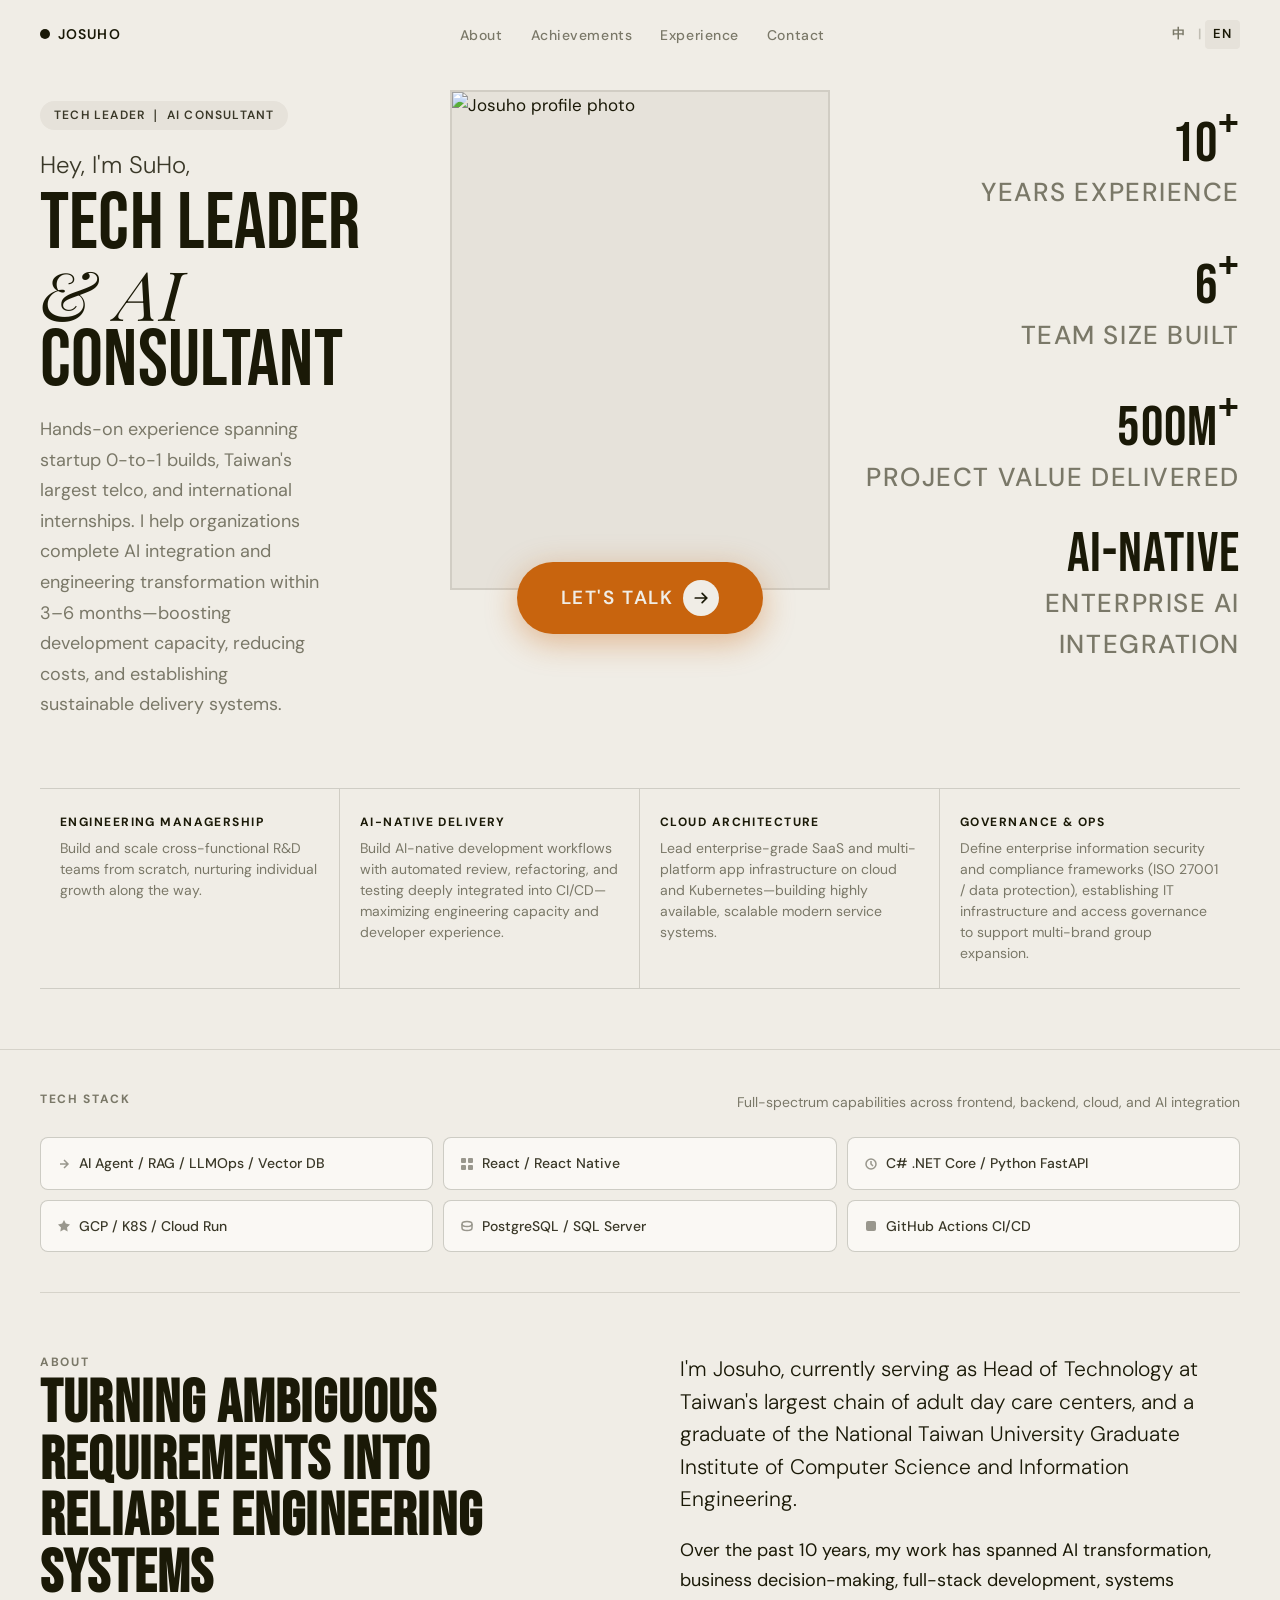
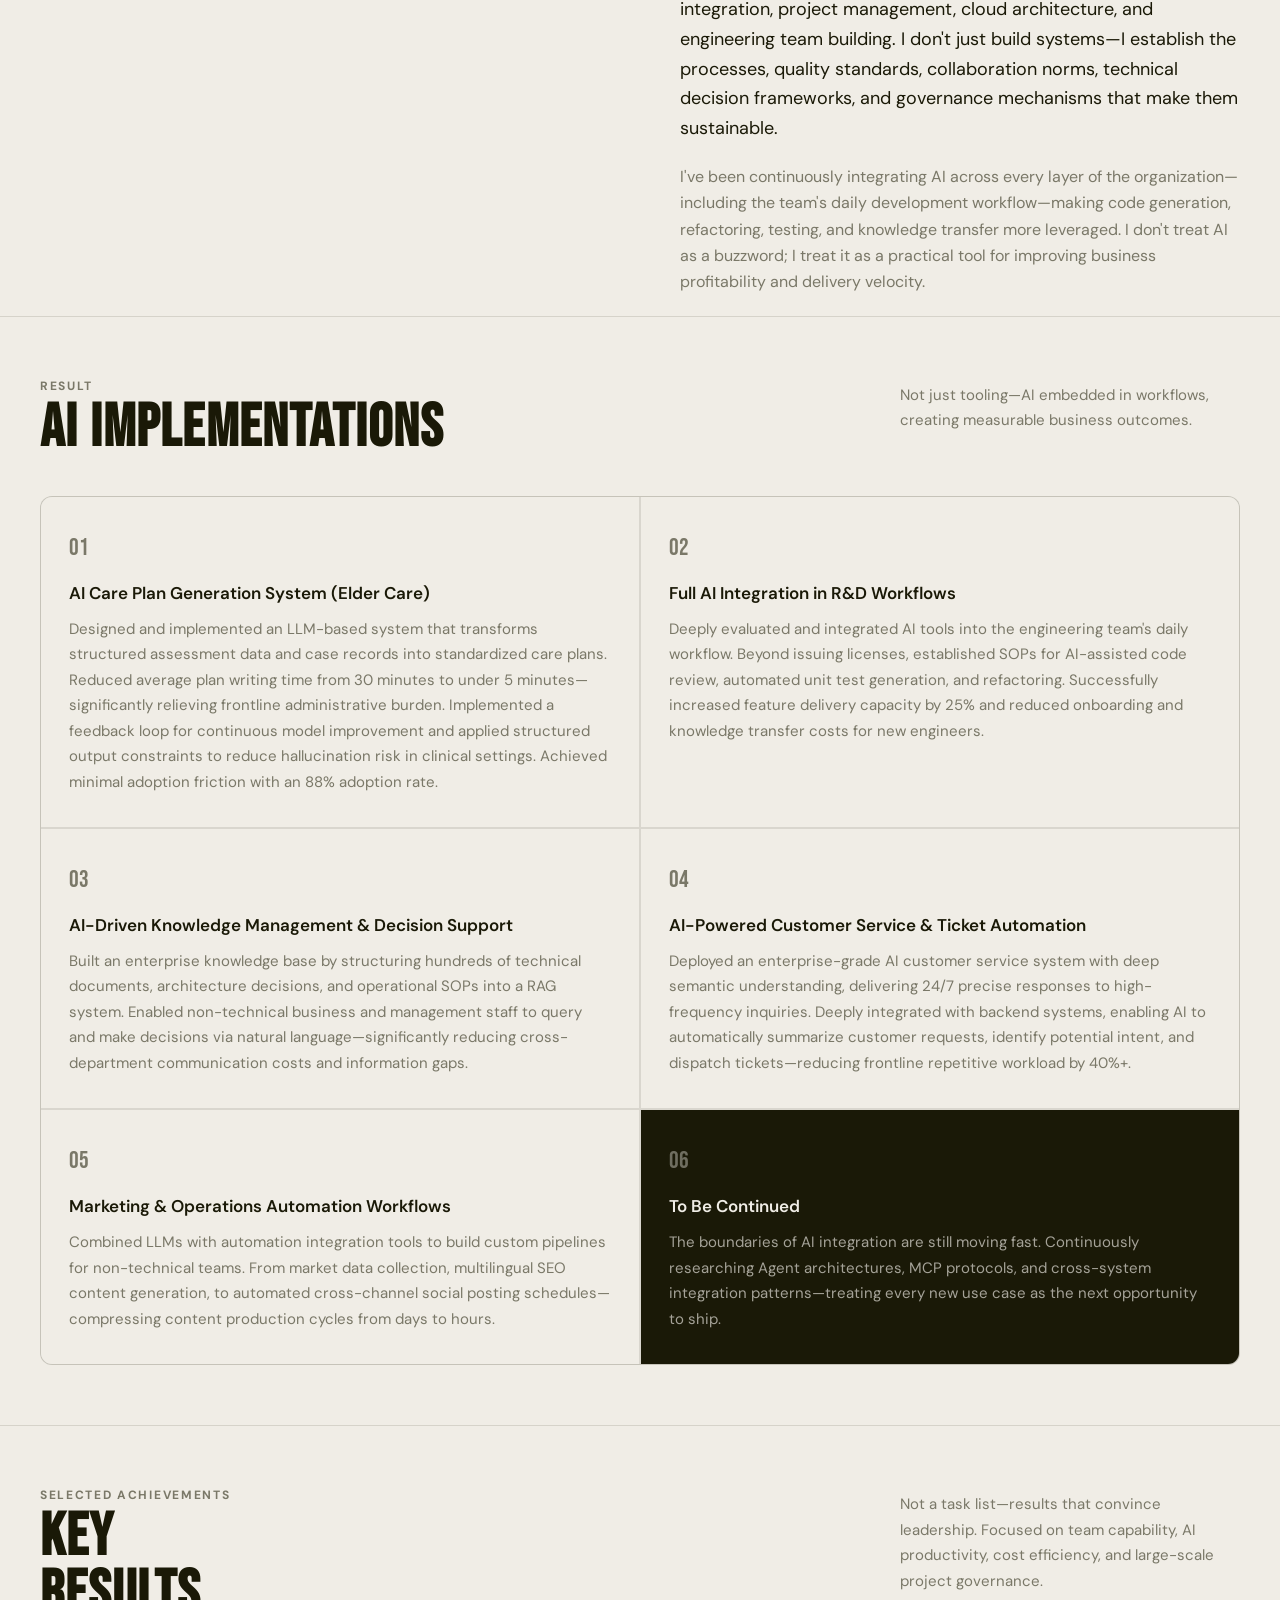
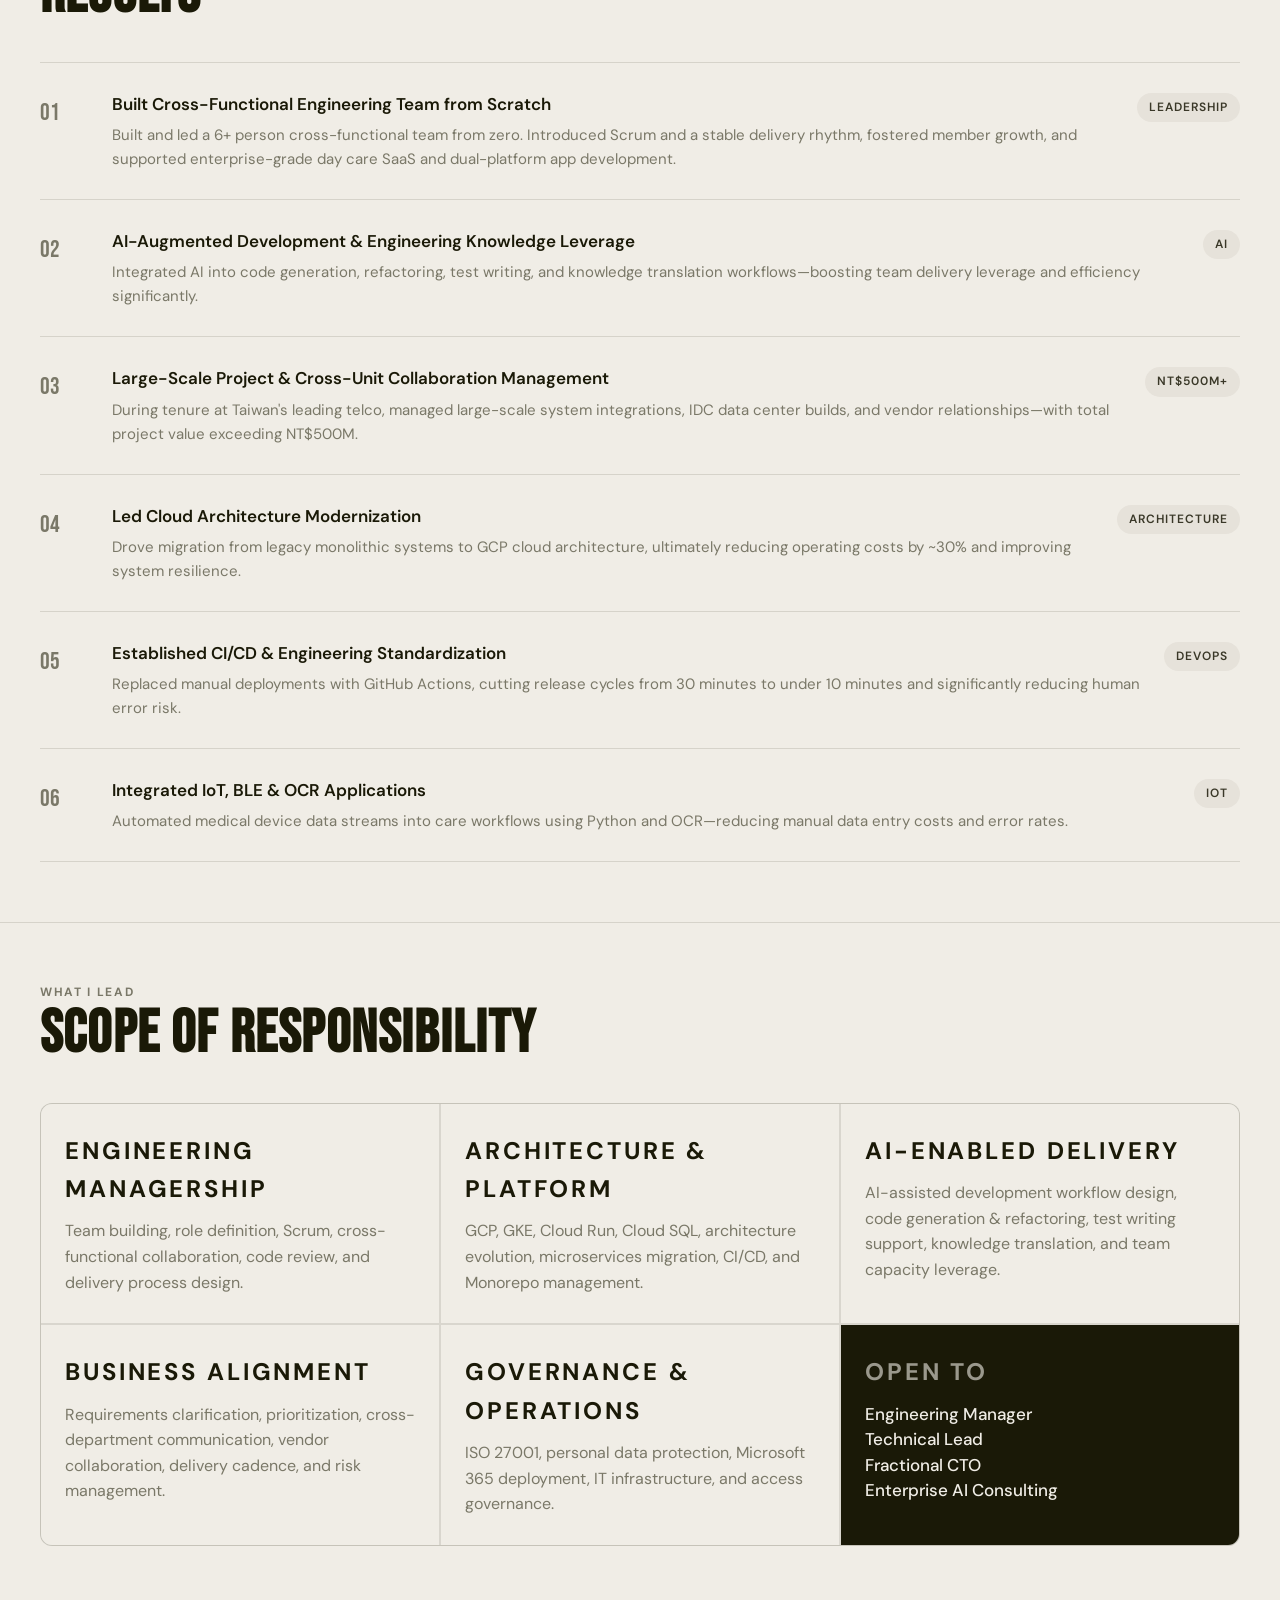
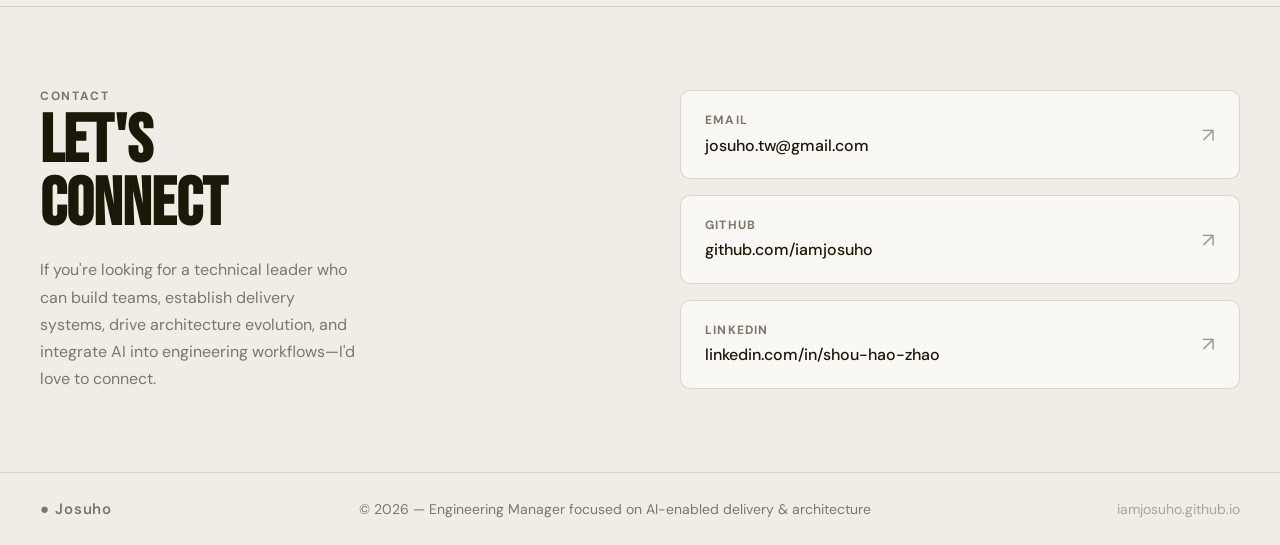
==== commit 02db758e: "chore: update contact email address across website files" ====
--- a/en.html
+++ b/en.html
@@ -976,10 +976,10 @@
       </p>
     </div>
     <div class="contact-links">
-      <a href="mailto:j5201314peter@gmail.com" class="contact-link-row">
+      <a href="mailto:josuho.tw@gmail.com" class="contact-link-row">
         <div>
           <div class="clr-label">Email</div>
-          <div class="clr-value">j5201314peter@gmail.com</div>
+          <div class="clr-value">josuho.tw@gmail.com</div>
         </div>
         <div class="clr-arrow">↗</div>
       </a>
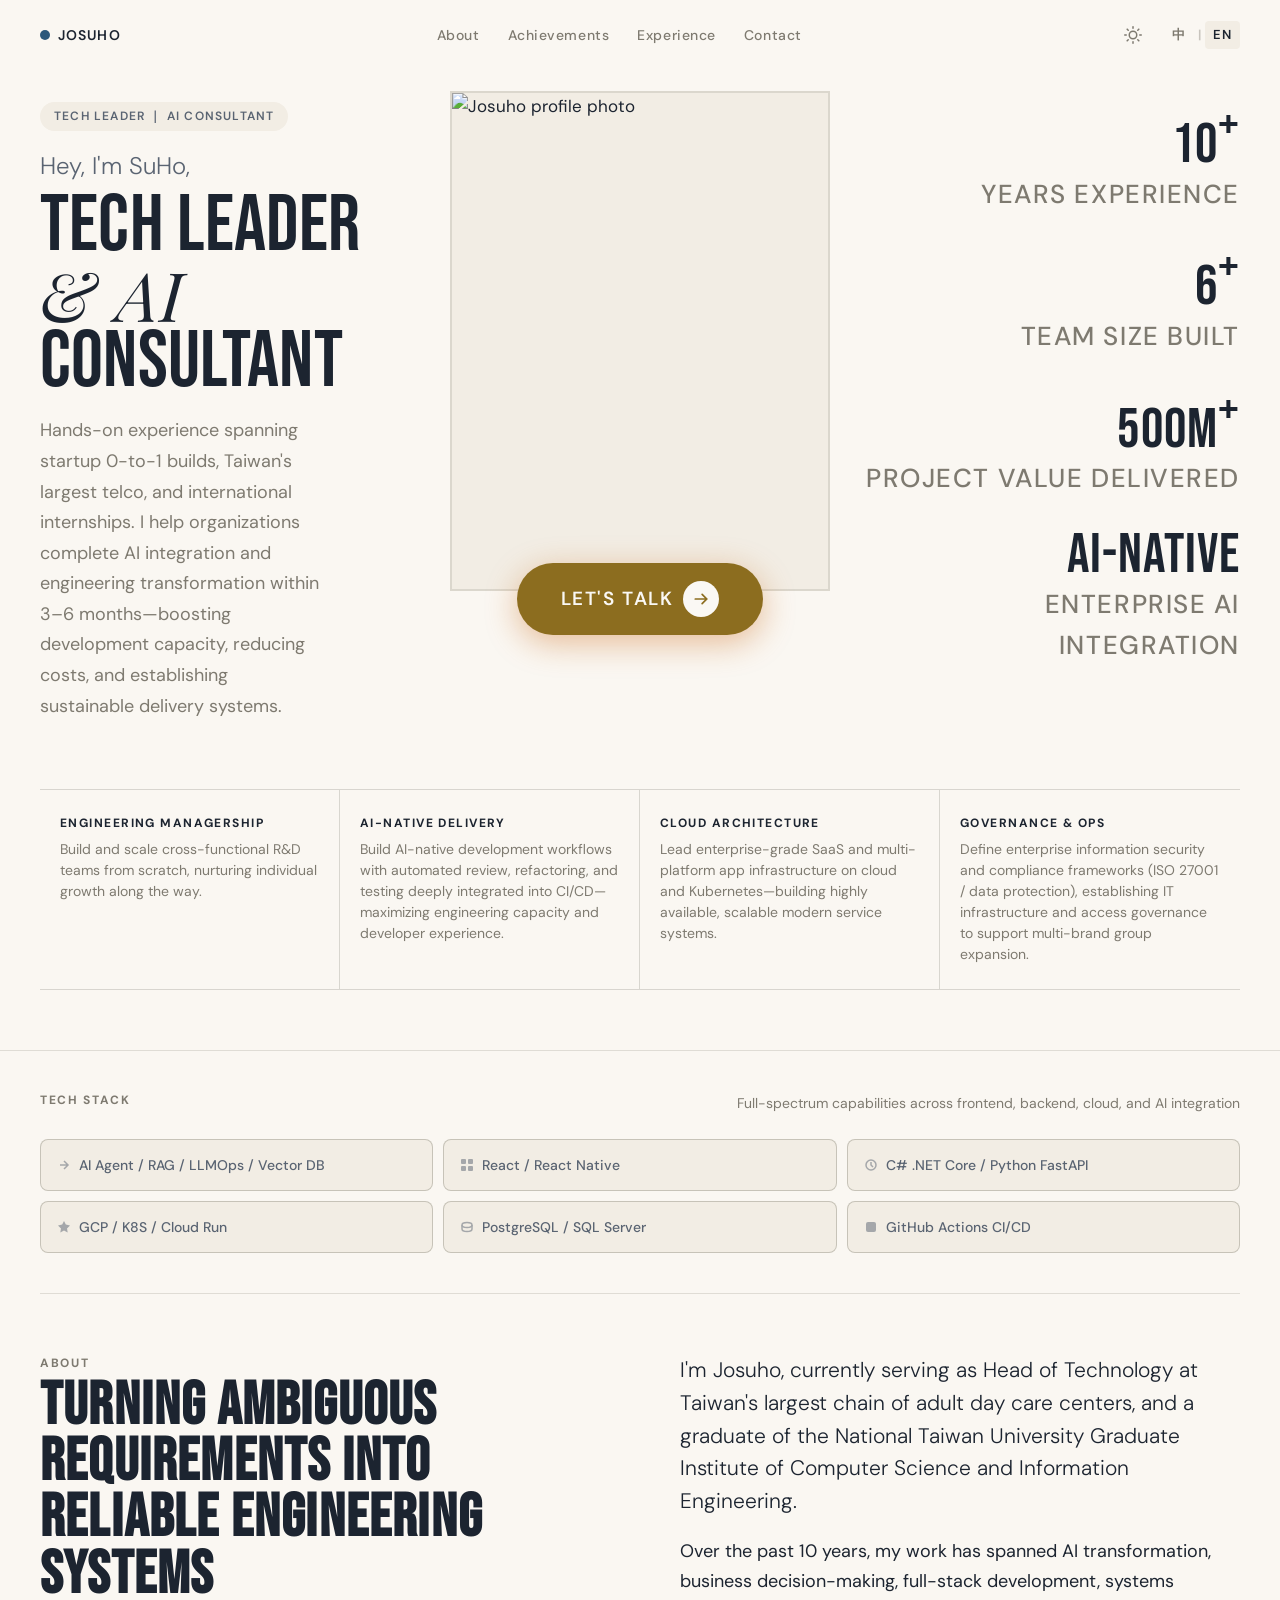
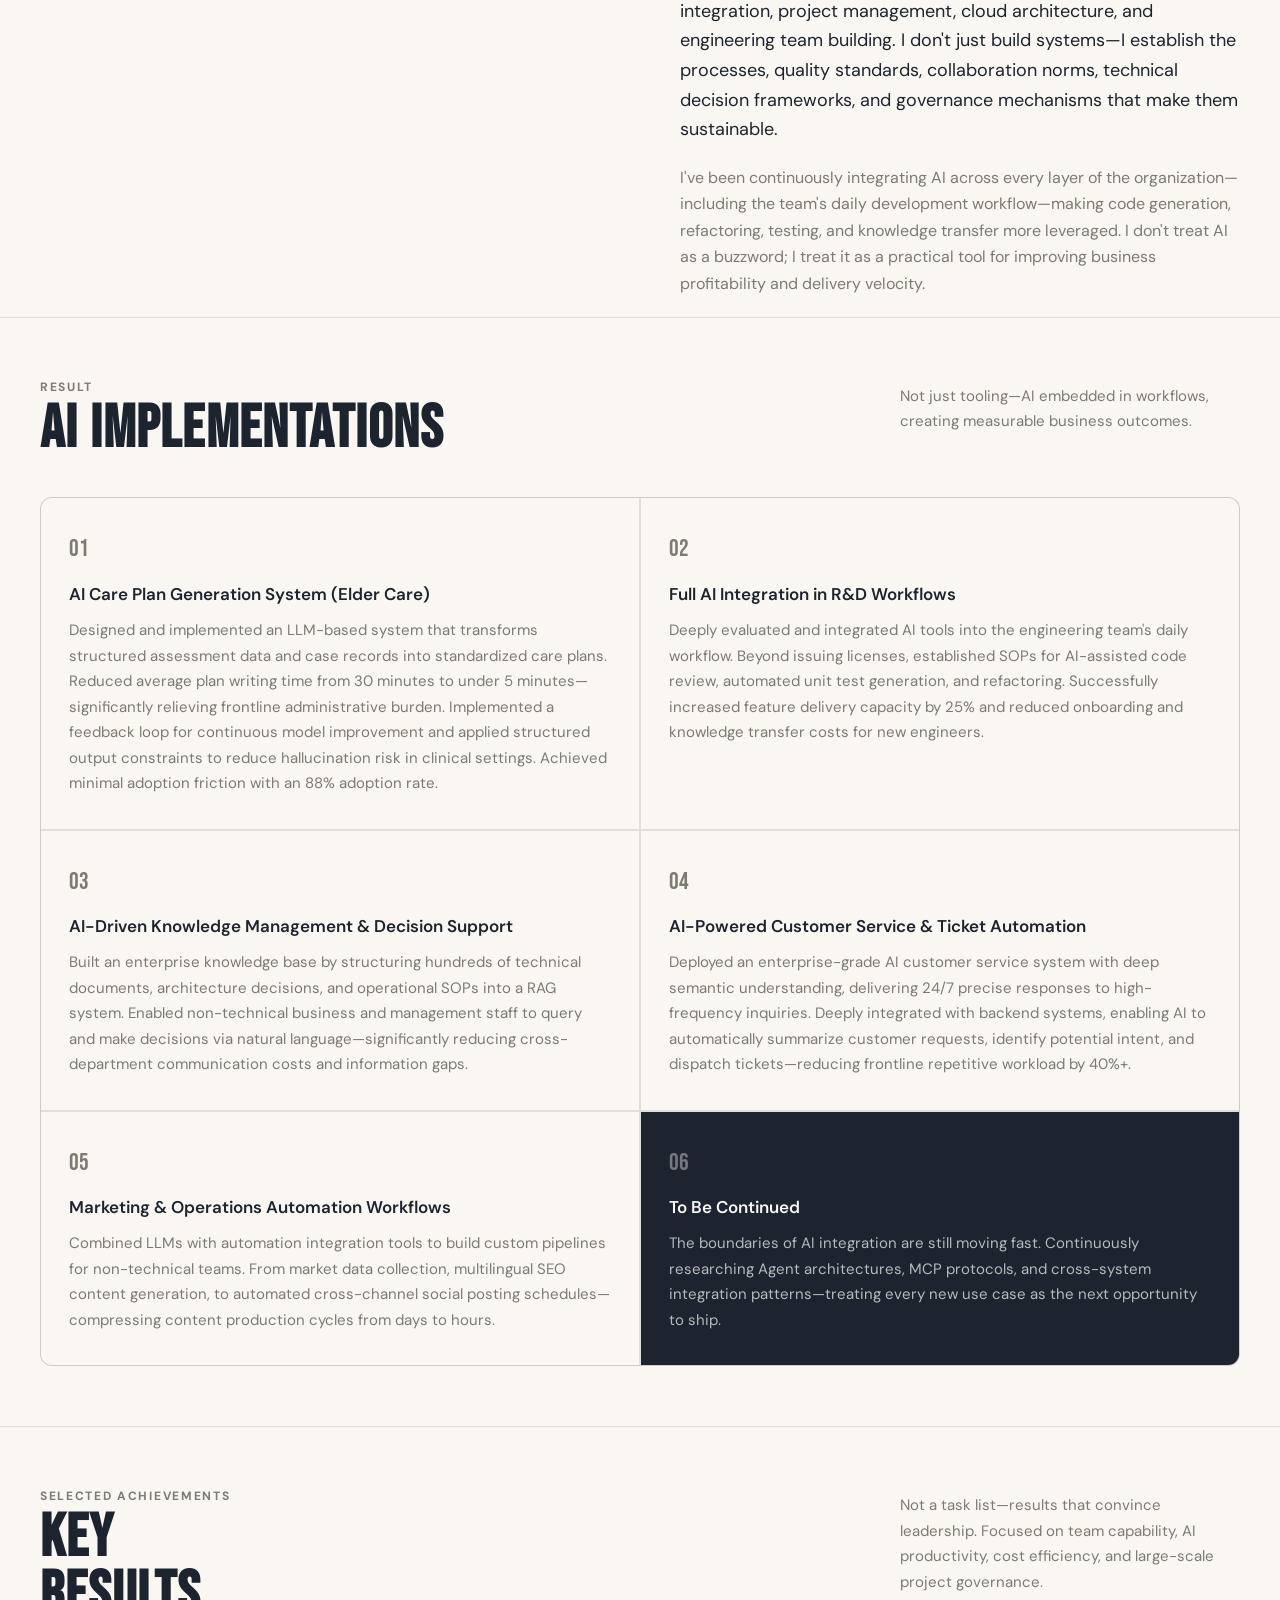
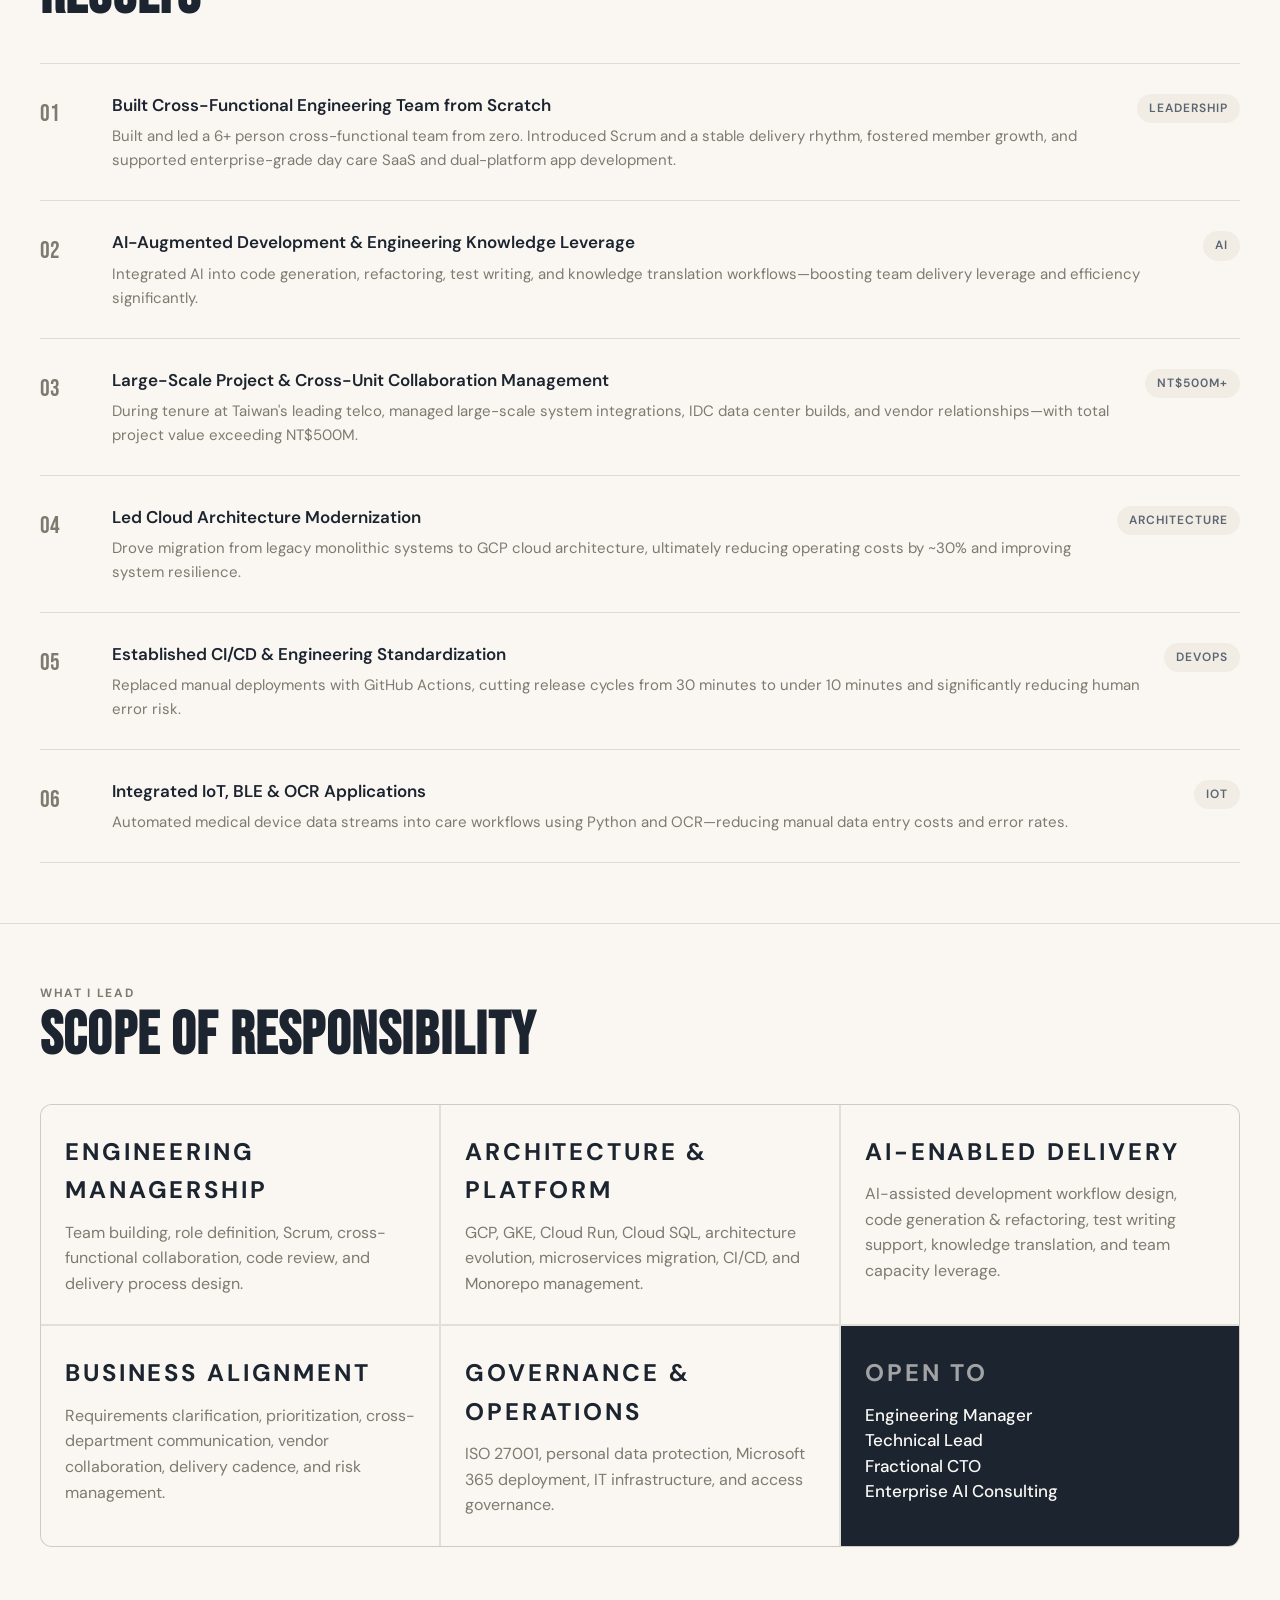
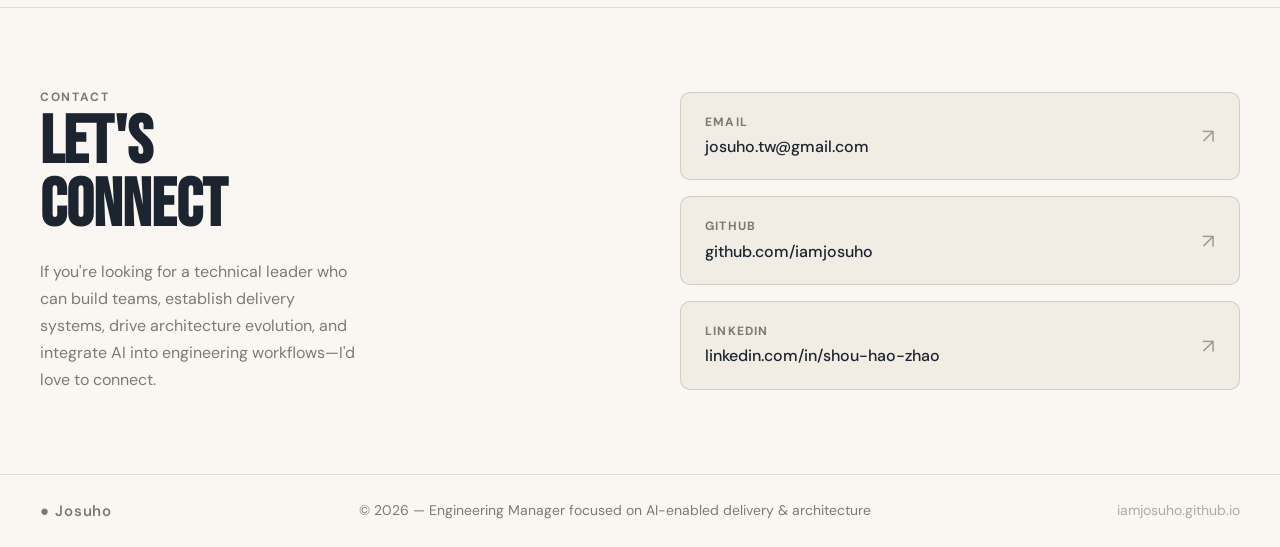
==== commit 7abc87eb: "feat: implement theme toggle, automated language redirection, and migrate theme styles to tokens.css" ====
--- a/en.html
+++ b/en.html
@@ -1,5 +1,5 @@
 <!DOCTYPE html>
-<html lang="en">
+<html lang="en" data-theme="light">
 <head>
 <meta charset="UTF-8">
 <meta name="viewport" content="width=device-width, initial-scale=1.0">
@@ -31,38 +31,9 @@
 <link rel="preconnect" href="https://fonts.googleapis.com">
 <link rel="preconnect" href="https://fonts.gstatic.com" crossorigin>
 <link href="https://fonts.googleapis.com/css2?family=Bebas+Neue&family=Playfair+Display:ital,wght@1,700&family=DM+Sans:wght@300;400;500;600&display=swap" rel="stylesheet">
+<link rel="stylesheet" href="tokens.css">
 <style>
   *, *::before, *::after { box-sizing: border-box; margin: 0; padding: 0; }
-
-  :root {
-    /* ==================================
-       1. Base Color Palette
-       ================================== */
-    --color-cream: #f0ede6;
-    --color-cream-dark: #e6e2da;
-    --color-ink: #1a1907;
-    --color-ink-mid: #3a3828;
-    --color-ink-light: #7a7868;
-    --color-warm-white: #faf8f4;
-    --color-amber: #C8640E;
-
-    /* ==================================
-       2. Semantic Variables
-       ================================== */
-    --bg-primary: var(--color-cream);
-    --bg-secondary: var(--color-warm-white);
-    --bg-tertiary: var(--color-cream-dark);
-    --bg-inverse: var(--color-ink);
-
-    --text-primary: var(--color-ink);
-    --text-secondary: var(--color-ink-mid);
-    --text-muted: var(--color-ink-light);
-    --text-inverse: var(--color-cream);
-
-    --accent-primary: var(--color-ink);
-    --accent-cta: var(--color-amber);
-
-  }
 
   html { scroll-behavior: smooth; }
 
@@ -93,7 +64,7 @@
   }
   .nav-dot {
     width: 10px; height: 10px; border-radius: 50%;
-    background: var(--accent-primary); display: inline-block;
+    background: var(--brand); display: inline-block;
   }
   .nav-links {
     display: flex; gap: 28px; list-style: none;
@@ -119,11 +90,11 @@
   .lang-switch a:hover { color: var(--text-primary); }
   .lang-switch a.active {
     color: var(--text-primary);
-    background: var(--bg-tertiary);
+    background: var(--bg-secondary);
   }
   .lang-sep { color: var(--text-muted); opacity: 0.4; }
   .nav-menu {
-    background: var(--accent-primary); color: var(--text-inverse);
+    background: var(--brand); color: var(--text-inverse);
     border: none; border-radius: 30px;
     padding: 10px 22px; font-size: 15px; font-weight: 600;
     letter-spacing: 0.1em; text-transform: uppercase; cursor: pointer;
@@ -177,7 +148,7 @@
 
   .hero-tag {
     display: inline-block;
-    background: var(--bg-tertiary);
+    background: var(--bg-secondary);
     border-radius: 20px;
     padding: 5px 14px;
     font-size: 12px;
@@ -189,8 +160,9 @@
   }
 
   .btn-primary {
+    --btn-bg: var(--brand);
     display: inline-flex; align-items: center; gap: 10px;
-    background: var(--accent-primary); color: var(--text-inverse);
+    background: var(--btn-bg); color: var(--text-inverse);
     border-radius: 40px; padding: 13px 24px;
     font-size: 17px; font-weight: 600; letter-spacing: 0.08em;
     text-transform: uppercase; text-decoration: none;
@@ -199,9 +171,9 @@
   .btn-primary:hover { opacity: 0.88; transform: translateY(-1px); }
   .btn-primary .arrow {
     width: 28px; height: 28px; border-radius: 50%;
-    background: var(--bg-primary); display: flex; align-items: center; justify-content: center;
-  }
-  .btn-primary .arrow svg { width: 14px; height: 14px; fill: var(--text-primary); }
+    background: var(--text-inverse); display: flex; align-items: center; justify-content: center;
+  }
+  .btn-primary .arrow svg { width: 14px; height: 14px; fill: none; color: var(--btn-bg); }
 
   /* ─── HERO CENTER (PHOTO) ─── */
   .hero-center {
@@ -211,12 +183,13 @@
     padding: 0 30px;
   }
   .hero-center .btn-primary {
+    --btn-bg: var(--accent);
     margin-top: -28px;
     position: relative;
     z-index: 1;
     padding: 18px 44px;
     font-size: 19px;
-    background: var(--accent-cta);
+    background: var(--btn-bg);
     box-shadow: 0 8px 32px rgba(200,100,14,0.40);
   }
   .hero-center .btn-primary:hover {
@@ -232,7 +205,7 @@
   }
   .photo-frame {
     width: 380px; height: 500px;
-    background: var(--bg-tertiary);
+    background: var(--bg-secondary);
     overflow: hidden;
     display: flex; align-items: flex-end; justify-content: center;
     border: 2px solid rgba(26,25,7,0.1);
@@ -407,7 +380,7 @@
   .ach-desc { font-size: 15px; color: var(--text-muted); line-height: 1.6; }
   .ach-tag {
     display: inline-block;
-    background: var(--bg-tertiary);
+    background: var(--bg-secondary);
     border-radius: 20px;
     padding: 5px 12px;
     font-size: 12px; font-weight: 600;
@@ -470,7 +443,7 @@
     color: var(--text-primary);
     transition: background 0.2s, transform 0.2s;
   }
-  .contact-link-row:hover { background: var(--bg-tertiary); transform: translateX(4px); }
+  .contact-link-row:hover { background: var(--bg-secondary); transform: translateX(4px); }
   .clr-label { font-size: 12px; font-weight: 700; letter-spacing: 0.1em; text-transform: uppercase; color: var(--text-muted); margin-bottom: 2px; }
   .clr-value { font-size: 16px; font-weight: 500; }
   .clr-arrow { font-size: 20px; opacity: 0.4; }
@@ -648,6 +621,30 @@
     footer { padding: 18px 16px; flex-direction: column; gap: 8px; text-align: center; }
   }
 
+
+  /* ─── THEME TOGGLE ─── */
+  .theme-toggle {
+    background: transparent;
+    border: none;
+    color: var(--text-muted);
+    cursor: pointer;
+    display: flex;
+    align-items: center;
+    justify-content: center;
+    padding: 6px;
+    border-radius: 50%;
+    transition: color 0.2s, background 0.2s;
+  }
+  .theme-toggle:hover {
+    color: var(--text-primary);
+    background: var(--bg-secondary);
+  }
+  .theme-toggle svg {
+    width: 18px;
+    height: 18px;
+  }
+  [data-theme="light"] .theme-toggle .moon-icon { display: none; }
+  [data-theme="dark"] .theme-toggle .sun-icon { display: none; }
 </style>
     <!-- JSON-LD Structured Data -->
     <script type="application/ld+json">
@@ -663,6 +660,30 @@
       }
     }
     </script>
+
+<script>
+  (function() {
+    const root = document.documentElement;
+    const savedTheme = localStorage.getItem('theme');
+    if (savedTheme) {
+      root.setAttribute('data-theme', savedTheme);
+    } else {
+      const prefersDark = window.matchMedia('(prefers-color-scheme: dark)').matches;
+      root.setAttribute('data-theme', prefersDark ? 'dark' : 'light');
+    }
+    
+    const hasLangOverride = localStorage.getItem('langOverride');
+    if (!hasLangOverride) {
+      const userLang = navigator.language || navigator.userLanguage;
+      const isEnPage = window.location.pathname.includes('en.html');
+      if (userLang.toLowerCase().startsWith('zh') && isEnPage) {
+        window.location.replace('index.html');
+      } else if (!userLang.toLowerCase().startsWith('zh') && !isEnPage) {
+        window.location.replace('en.html');
+      }
+    }
+  })();
+</script>
 </head>
 <body>
 
@@ -678,7 +699,11 @@
     <li><a href="#experience">Experience</a></li>
     <li><a href="#contact">Contact</a></li>
   </ul>
-  <div class="nav-right">
+    <div class="nav-right">
+    <button id="theme-toggle" class="theme-toggle" aria-label="Toggle Theme">
+      <svg class="sun-icon" viewBox="0 0 24 24" fill="none" stroke="currentColor" stroke-width="2" stroke-linecap="round" stroke-linejoin="round"><circle cx="12" cy="12" r="5"></circle><line x1="12" y1="1" x2="12" y2="3"></line><line x1="12" y1="21" x2="12" y2="23"></line><line x1="4.22" y1="4.22" x2="5.64" y2="5.64"></line><line x1="18.36" y1="18.36" x2="19.78" y2="19.78"></line><line x1="1" y1="12" x2="3" y2="12"></line><line x1="21" y1="12" x2="23" y2="12"></line><line x1="4.22" y1="19.78" x2="5.64" y2="18.36"></line><line x1="18.36" y1="5.64" x2="19.78" y2="4.22"></line></svg>
+      <svg class="moon-icon" viewBox="0 0 24 24" fill="none" stroke="currentColor" stroke-width="2" stroke-linecap="round" stroke-linejoin="round"><path d="M21 12.79A9 9 0 1 1 11.21 3 7 7 0 0 0 21 12.79z"></path></svg>
+    </button>
     <div class="lang-switch">
       <a href="index.html">中</a>
       <span class="lang-sep">|</span>
@@ -721,7 +746,7 @@
       Let's Talk
       <span class="arrow">
         <svg viewBox="0 0 14 14" xmlns="http://www.w3.org/2000/svg">
-          <path d="M2 7h10M8 3l4 4-4 4" stroke="#1a1907" stroke-width="1.5" fill="none" stroke-linecap="round"/>
+          <path d="M2 7h10M8 3l4 4-4 4" stroke="currentColor" stroke-width="1.5" fill="none" stroke-linecap="round"/>
         </svg>
       </span>
     </a>
@@ -861,10 +886,10 @@
       <div class="ai-track-card-title">Marketing & Operations Automation Workflows</div>
       <div class="ai-track-card-desc">Combined LLMs with automation integration tools to build custom pipelines for non-technical teams. From market data collection, multilingual SEO content generation, to automated cross-channel social posting schedules—compressing content production cycles from days to hours.</div>
     </div>
-    <div class="ai-track-card" style="background:var(--bg-inverse);color:var(--text-inverse);">
-      <div class="ai-track-num" style="color:rgba(240,237,230,0.4);">06</div>
-      <div class="ai-track-card-title" style="color:var(--text-inverse);">To Be Continued</div>
-      <div class="ai-track-card-desc" style="color:rgba(240,237,230,0.65);">The boundaries of AI integration are still moving fast. Continuously researching Agent architectures, MCP protocols, and cross-system integration patterns—treating every new use case as the next opportunity to ship.</div>
+    <div class="ai-track-card" style="background:var(--text-primary);color:var(--text-inverse);">
+      <div class="ai-track-num" style="color: var(--text-inverse); opacity: 0.4;">06</div>
+      <div class="ai-track-card-title" style="color: var(--text-inverse);">To Be Continued</div>
+      <div class="ai-track-card-desc" style="color: var(--text-inverse); opacity: 0.7;">The boundaries of AI integration are still moving fast. Continuously researching Agent architectures, MCP protocols, and cross-system integration patterns—treating every new use case as the next opportunity to ship.</div>
     </div>
   </div>
 </div>
@@ -958,8 +983,8 @@
       <div class="exp-cell-title">Governance & Operations</div>
       <div class="exp-cell-desc">ISO 27001, personal data protection, Microsoft 365 deployment, IT infrastructure, and access governance.</div>
     </div>
-    <div class="exp-cell" style="background:var(--bg-inverse);color:var(--text-inverse);">
-      <div class="exp-cell-title" style="color:rgba(240,237,230,0.6);">Open to</div>
+    <div class="exp-cell" style="background:var(--text-primary);color:var(--text-inverse);">
+      <div class="exp-cell-title" style="color: var(--text-inverse); opacity: 0.6;">Open to</div>
       <div class="exp-cell-desc" style="color:var(--text-inverse);font-size:17px;font-weight:500;line-height:1.5;">Engineering Manager<br>Technical Lead<br>Fractional CTO<br>Enterprise AI Consulting</div>
     </div>
   </div>
@@ -1019,5 +1044,6 @@
   });
 </script>
 
+<script src="main.js"></script>
 </body>
 </html>
--- a/tokens.css
+++ b/tokens.css
@@ -0,0 +1,139 @@
+/* ============================================================
+   Zic Zhao 個人網站設計系統 — 八字色彩 Tokens
+   ============================================================ */
+
+:root {
+  /* ---- Primitive: base ---- */
+  --base-white: #FFFFFF;
+
+  /* ---- Primitive: earth (淺色土金補運底色) ---- */
+  --earth-50:  #FAF7F2;
+  --earth-100: #F2EDE4;
+  --earth-200: #E3DCCE;
+
+  /* ---- Primitive: ink (淺色水墨文字色) ---- */
+  --ink-800: #5A6472;
+  --ink-900: #1C2430;
+
+  /* ---- Primitive: metal 辛金中性階 ---- */
+  --metal-50:  #FAF8F4;
+  --metal-100: #F3F0E9;
+  --metal-150: #EDEAE3; /* 月白 (深色文字主色) */
+  --metal-200: #E5E0D5;
+  --metal-300: #CFC9BB;
+  --metal-400: #A8A398;
+  --metal-500: #7E7A70;
+  --metal-600: #5C5952;
+  --metal-700: #44423C;
+  --metal-800: #2C2B27;
+  --metal-900: #1A1917;
+
+  /* ---- Primitive: water 壬癸食傷主色階 ---- */
+  --water-50:  #EEF4F8;
+  --water-100: #D8E6EF;
+  --water-200: #B3CDDE;
+  --water-250: #A8B0BC; /* 深色文字次要色 */
+  --water-300: #85AEC8;
+  --water-400: #5B8FB0;
+  --water-450: #7C8694; /* 深色文字靜音色 */
+  --water-500: #3B7095;
+  --water-600: #2B577A;
+  --water-700: #204360;
+  --water-750: #3A4656; /* 深色邊框重色 */
+  --water-800: #172F45;
+  --water-825: #2A3442; /* 深色邊框 */
+  --water-850: #222B37; /* 深色浮動表面 */
+  --water-875: #1A212B; /* 深色表面 */
+  --water-900: #0F1F2E;
+  --water-925: #151C25; /* 深色次要底色 */
+  --water-950: #10151C; /* 深色主底色 */
+
+  /* ---- Primitive: gold 甲木財星點綴階 ---- */
+  --gold-50:  #FBF6E9;
+  --gold-100: #F4E8C8;
+  --gold-200: #E8D28F;
+  --gold-300: #D9B95C;
+  --gold-400: #C9A227;
+  --gold-500: #A9871E;
+  --gold-600: #8C6D1F;
+  --gold-700: #6E551C;
+  --gold-800: #4F3D16;
+  --gold-900: #33270F;
+
+  /* ---- Semantic: 五行語意色 ---- */
+  --color-success: #3E7C4F;
+  --color-warning: #B4690E;
+  --color-error:   #B3392F;
+  --color-info:    var(--water-500);
+}
+
+/* ---- Light mode（預設）：土金補運底 ---- */
+[data-theme="light"] {
+  --bg-primary:    var(--earth-50);
+  --bg-secondary:  var(--earth-100);
+  --surface:       var(--base-white);
+  --surface-raised:var(--base-white);
+  --border:        var(--earth-200);
+  --border-strong: var(--metal-300);
+
+  --text-primary:  var(--ink-900);
+  --text-secondary:var(--ink-800);
+  --text-muted:    var(--metal-500);
+  --text-inverse:  var(--metal-50);
+
+  --brand:         var(--water-600);
+  --brand-hover:   var(--water-700);
+  --brand-subtle:  var(--water-50);
+  --accent:        var(--gold-600);
+  --accent-decor:  var(--gold-400);
+  --link:          var(--water-600);
+  --focus-ring:    var(--water-400);
+}
+
+/* ---- Dark mode：食傷水的深邃 ---- */
+[data-theme="dark"] {
+  --bg-primary:    var(--water-950);
+  --bg-secondary:  var(--water-925);
+  --surface:       var(--water-875);
+  --surface-raised:var(--water-850);
+  --border:        var(--water-825);
+  --border-strong: var(--water-750);
+
+  --text-primary:  var(--metal-150);
+  --text-secondary:var(--water-250);
+  --text-muted:    var(--water-450);
+  --text-inverse:  var(--water-950);
+
+  --brand:         var(--water-300);
+  --brand-hover:   var(--water-200);
+  --brand-subtle:  var(--water-800);
+  --accent:        var(--gold-300);
+  --accent-decor:  var(--gold-400);
+  --link:          var(--water-300);
+  --focus-ring:    var(--water-400);
+}
+
+/* 跟隨系統偏好（未手動指定 data-theme 時） */
+@media (prefers-color-scheme: dark) {
+  :root:not([data-theme]) {
+    --bg-primary:    var(--water-950);
+    --bg-secondary:  var(--water-925);
+    --surface:       var(--water-875);
+    --surface-raised:var(--water-850);
+    --border:        var(--water-825);
+    --border-strong: var(--water-750);
+
+    --text-primary:  var(--metal-150);
+    --text-secondary:var(--water-250);
+    --text-muted:    var(--water-450);
+    --text-inverse:  var(--water-950);
+
+    --brand:         var(--water-300);
+    --brand-hover:   var(--water-200);
+    --brand-subtle:  var(--water-800);
+    --accent:        var(--gold-300);
+    --accent-decor:  var(--gold-400);
+    --link:          var(--water-300);
+    --focus-ring:    var(--water-400);
+  }
+}
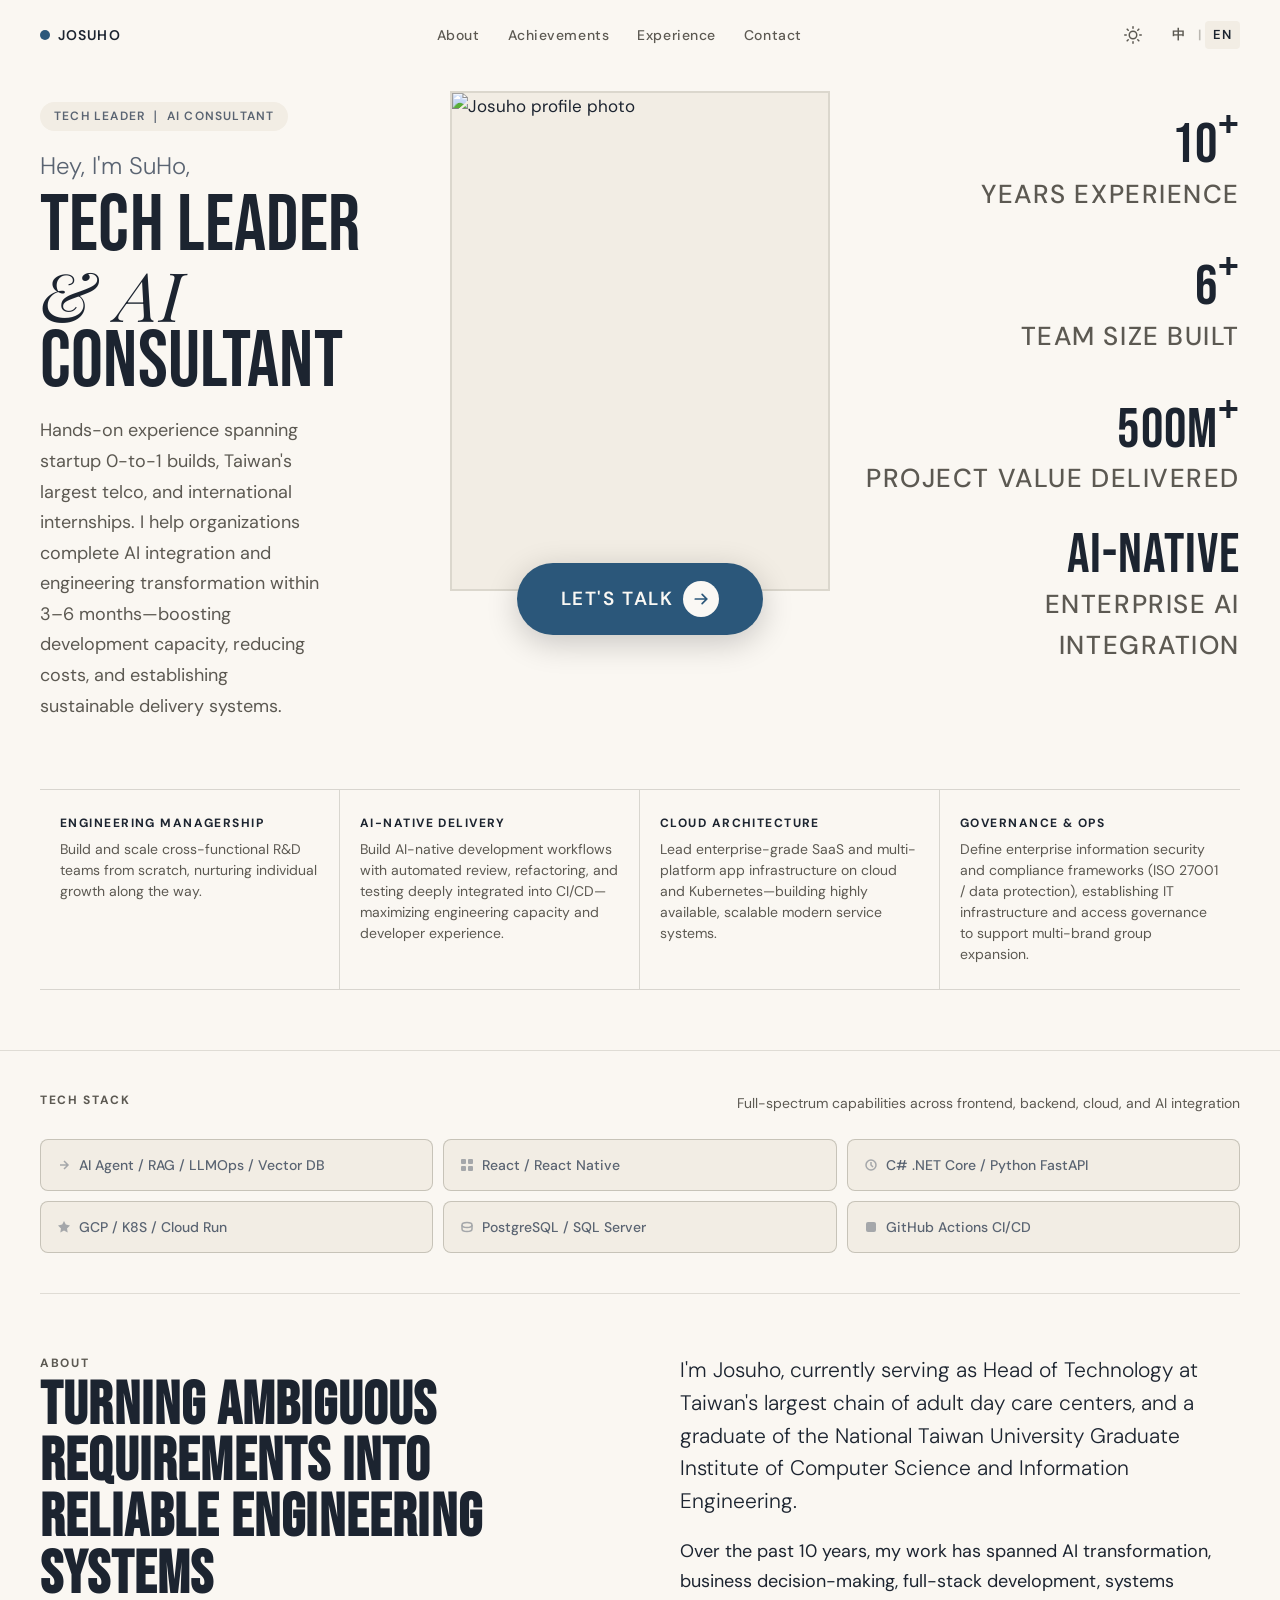
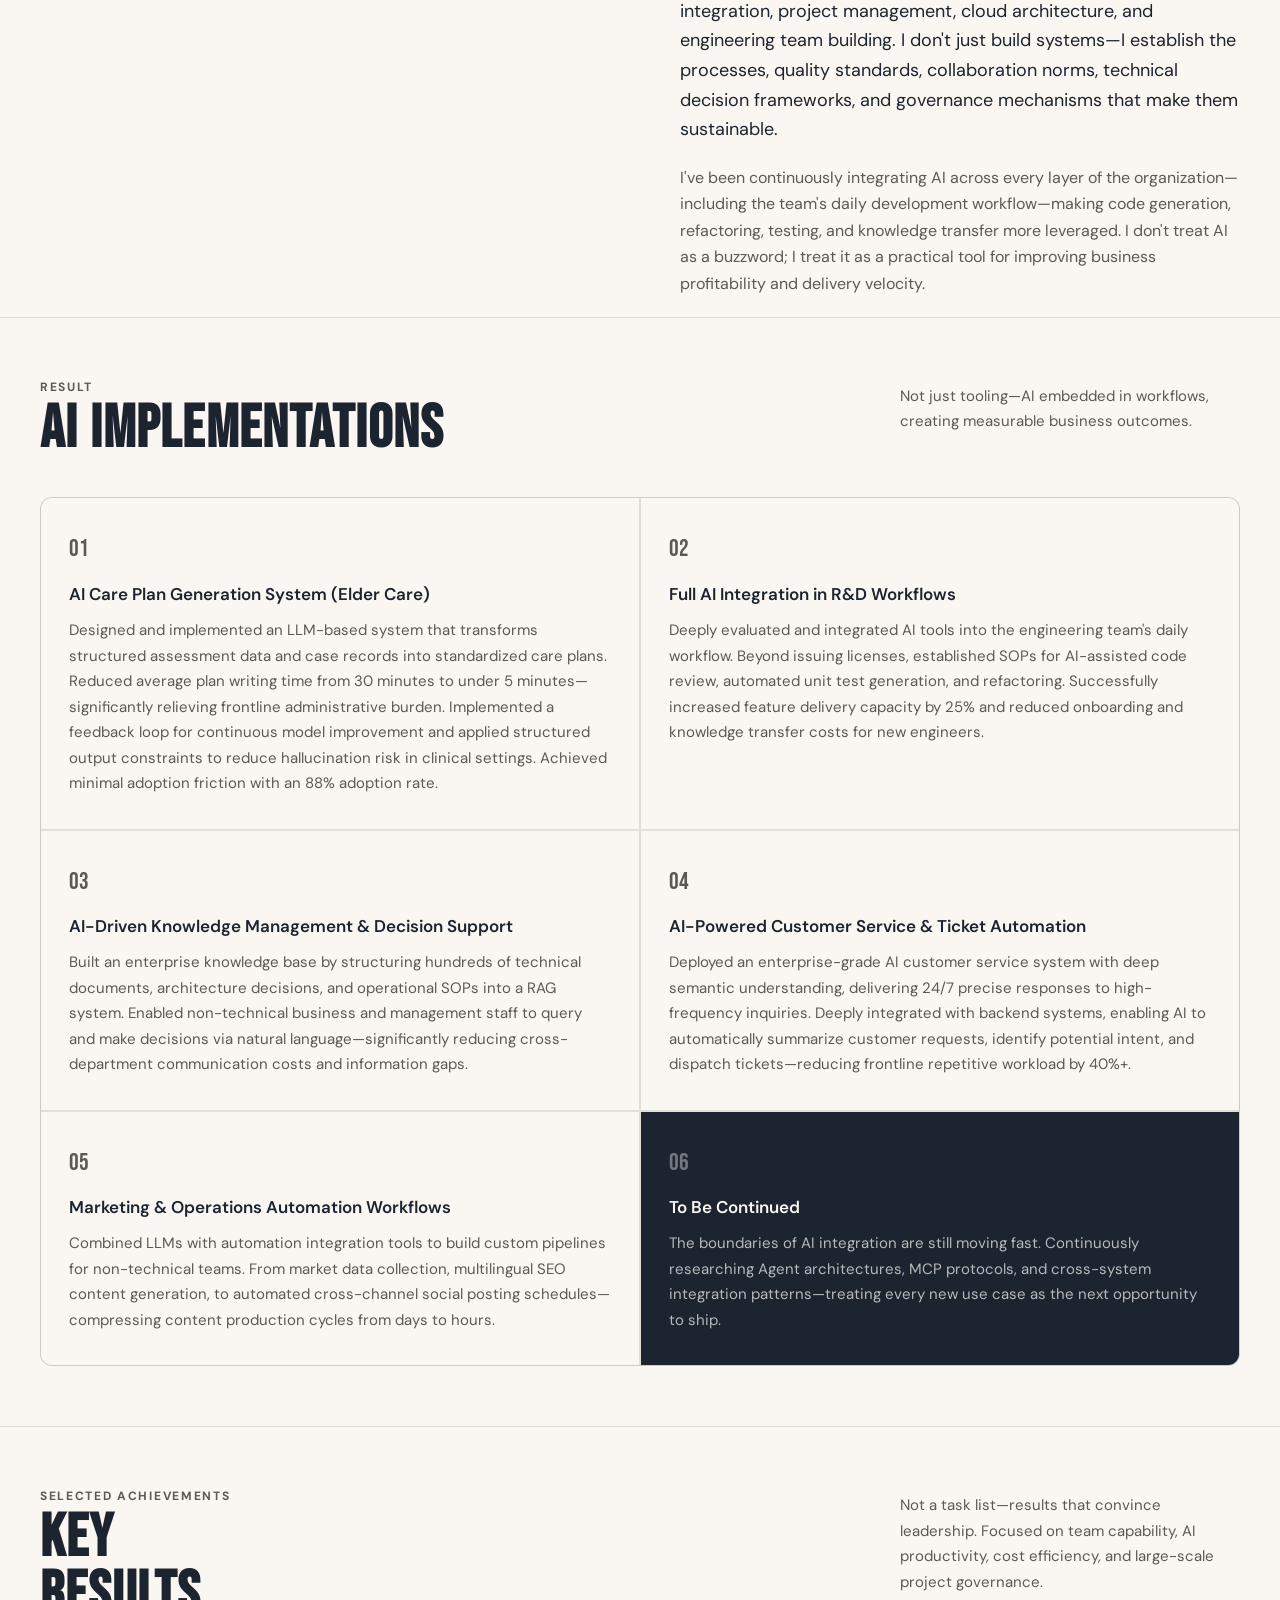
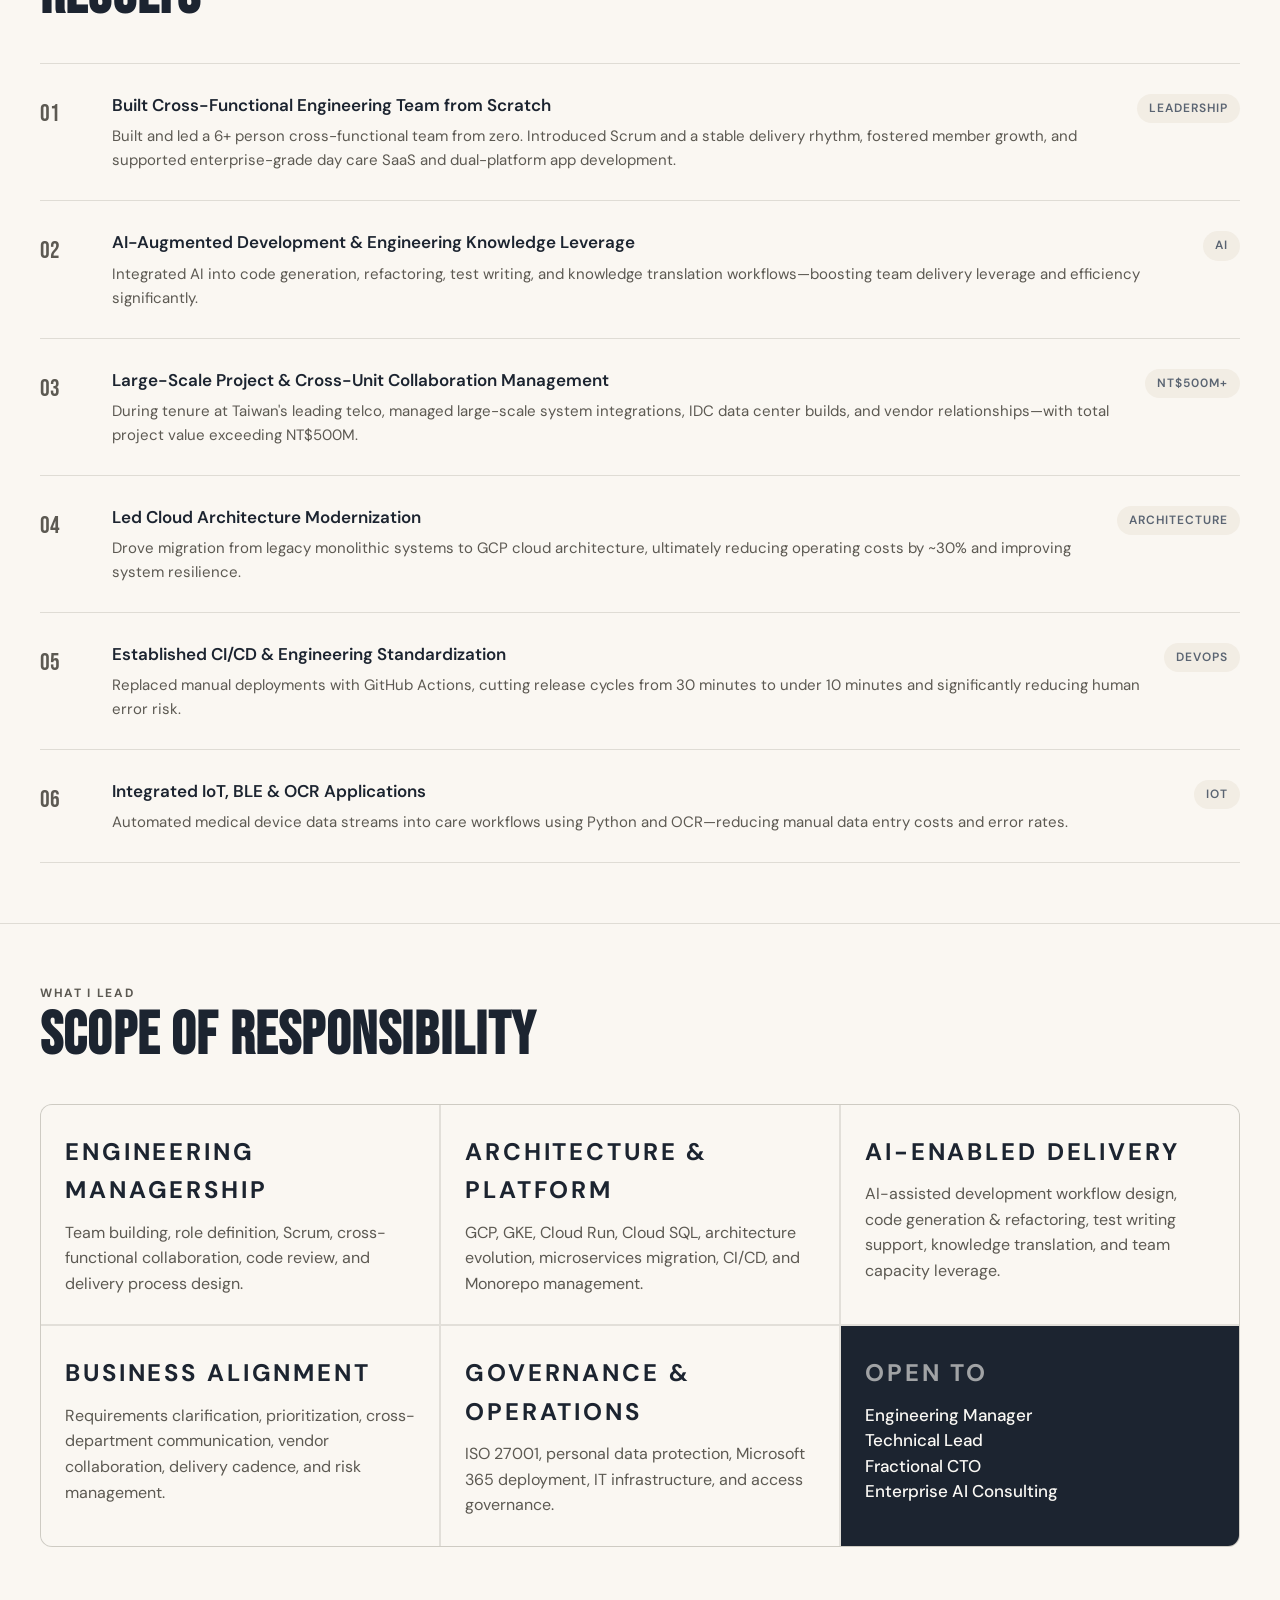
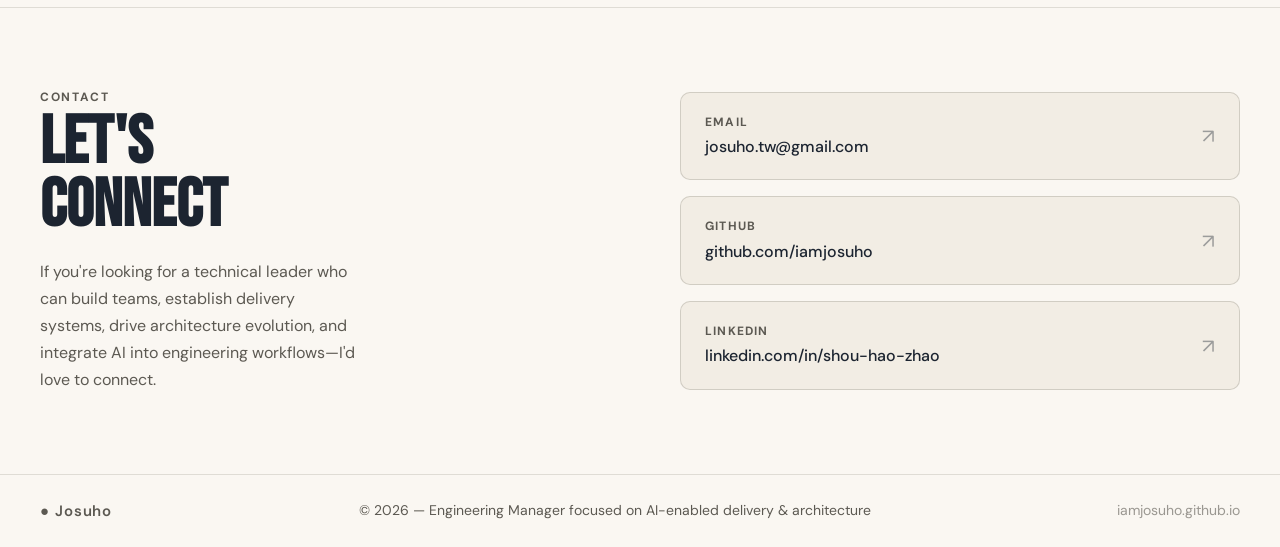
==== commit cf8227d9: "refactor: update hero button styles with consistent theme variables and updated shadows" ====
--- a/en.html
+++ b/en.html
@@ -183,18 +183,17 @@
     padding: 0 30px;
   }
   .hero-center .btn-primary {
-    --btn-bg: var(--accent);
     margin-top: -28px;
     position: relative;
     z-index: 1;
     padding: 18px 44px;
     font-size: 19px;
     background: var(--btn-bg);
-    box-shadow: 0 8px 32px rgba(200,100,14,0.40);
+    box-shadow: 0 8px 32px rgba(0, 0, 0, 0.20);
   }
   .hero-center .btn-primary:hover {
     opacity: 1;
-    background: #a8520b;
+    background: var(--brand-hover);
     transform: translateY(-2px);
   }
   .hero-center .btn-primary .arrow {
--- a/tokens.css
+++ b/tokens.css
@@ -1,24 +1,19 @@
 /* ============================================================
    Zic Zhao 個人網站設計系統 — 八字色彩 Tokens
+   命理依據：乾造 壬申 癸卯 辛巳 甲午（辛金日主，食傷生財格）
+   策略：B（本命）為主、A（補運）為輔，light/dark 雙模式
+   ------------------------------------------------------------
+   五行對應：
+   金（辛，日主）  → metal  中性色階（鉑銀、暖灰）
+   水（壬癸，食傷）→ water  主色（深邃藍，才華與表達）
+   木火（甲/財官） → gold   點綴色（暖金，財星）
+   土（印，喜神）  → 淺色模式底色（暖米白，補運）
    ============================================================ */
 
 :root {
-  /* ---- Primitive: base ---- */
-  --base-white: #FFFFFF;
-
-  /* ---- Primitive: earth (淺色土金補運底色) ---- */
-  --earth-50:  #FAF7F2;
-  --earth-100: #F2EDE4;
-  --earth-200: #E3DCCE;
-
-  /* ---- Primitive: ink (淺色水墨文字色) ---- */
-  --ink-800: #5A6472;
-  --ink-900: #1C2430;
-
   /* ---- Primitive: metal 辛金中性階 ---- */
   --metal-50:  #FAF8F4;
   --metal-100: #F3F0E9;
-  --metal-150: #EDEAE3; /* 月白 (深色文字主色) */
   --metal-200: #E5E0D5;
   --metal-300: #CFC9BB;
   --metal-400: #A8A398;
@@ -32,21 +27,13 @@
   --water-50:  #EEF4F8;
   --water-100: #D8E6EF;
   --water-200: #B3CDDE;
-  --water-250: #A8B0BC; /* 深色文字次要色 */
   --water-300: #85AEC8;
   --water-400: #5B8FB0;
-  --water-450: #7C8694; /* 深色文字靜音色 */
   --water-500: #3B7095;
   --water-600: #2B577A;
   --water-700: #204360;
-  --water-750: #3A4656; /* 深色邊框重色 */
   --water-800: #172F45;
-  --water-825: #2A3442; /* 深色邊框 */
-  --water-850: #222B37; /* 深色浮動表面 */
-  --water-875: #1A212B; /* 深色表面 */
   --water-900: #0F1F2E;
-  --water-925: #151C25; /* 深色次要底色 */
-  --water-950: #10151C; /* 深色主底色 */
 
   /* ---- Primitive: gold 甲木財星點綴階 ---- */
   --gold-50:  #FBF6E9;
@@ -61,48 +48,49 @@
   --gold-900: #33270F;
 
   /* ---- Semantic: 五行語意色 ---- */
-  --color-success: #3E7C4F;
-  --color-warning: #B4690E;
-  --color-error:   #B3392F;
-  --color-info:    var(--water-500);
+  --color-success: #3E7C4F;  /* 木 */
+  --color-warning: #B4690E;  /* 火（暖橙） */
+  --color-error:   #B3392F;  /* 火（赤） */
+  --color-info:    var(--water-500); /* 水 */
 }
 
 /* ---- Light mode（預設）：土金補運底 ---- */
+:root,
 [data-theme="light"] {
-  --bg-primary:    var(--earth-50);
-  --bg-secondary:  var(--earth-100);
-  --surface:       var(--base-white);
-  --surface-raised:var(--base-white);
-  --border:        var(--earth-200);
+  --bg-primary:    #FAF7F2;          /* 暖米白（土，喜神） */
+  --bg-secondary:  #F2EDE4;
+  --surface:       #FFFFFF;
+  --surface-raised:#FFFFFF;
+  --border:        #E3DCCE;
   --border-strong: var(--metal-300);
 
-  --text-primary:  var(--ink-900);
-  --text-secondary:var(--ink-800);
-  --text-muted:    var(--metal-500);
-  --text-inverse:  var(--metal-50);
+  --text-primary:  #1C2430;          /* 藍黑（水墨） */
+  --text-secondary:#5A6472;
+  --text-muted:    var(--metal-600);
+  --text-inverse:  #FAF8F4;
 
-  --brand:         var(--water-600);
+  --brand:         var(--water-600); /* 主色：深邃藍 */
   --brand-hover:   var(--water-700);
   --brand-subtle:  var(--water-50);
-  --accent:        var(--gold-600);
-  --accent-decor:  var(--gold-400);
+  --accent:        var(--gold-600);  /* 點綴：暖金（文字級） */
+  --accent-decor:  var(--gold-400);  /* 點綴：暖金（裝飾級，勿當文字） */
   --link:          var(--water-600);
   --focus-ring:    var(--water-400);
 }
 
-/* ---- Dark mode：食傷水的深邃 ---- */
+/* ---- Dark mode（v1.2）：更深的暖黑底 ---- */
 [data-theme="dark"] {
-  --bg-primary:    var(--water-950);
-  --bg-secondary:  var(--water-925);
-  --surface:       var(--water-875);
-  --surface-raised:var(--water-850);
-  --border:        var(--water-825);
-  --border-strong: var(--water-750);
+  --bg-primary:    #120F0C;          /* 更深的暖黑底（土，喜神） */
+  --bg-secondary:  #181410;
+  --surface:       #1D1814;          /* 卡片 */
+  --surface-raised:#26211C;          /* 原 surface 值下移遞補 */
+  --border:        #332C25;
+  --border-strong: #453D33;
 
-  --text-primary:  var(--metal-150);
-  --text-secondary:var(--water-250);
-  --text-muted:    var(--water-450);
-  --text-inverse:  var(--water-950);
+  --text-primary:  #EDEAE3;          /* 月白（辛金） */
+  --text-secondary:#B3AB9E;
+  --text-muted:    var(--metal-400);          /* 調亮，維持對比度 */
+  --text-inverse:  #120F0C;          /* 跟隨新底色 */
 
   --brand:         var(--water-300);
   --brand-hover:   var(--water-200);
@@ -116,18 +104,16 @@
 /* 跟隨系統偏好（未手動指定 data-theme 時） */
 @media (prefers-color-scheme: dark) {
   :root:not([data-theme]) {
-    --bg-primary:    var(--water-950);
-    --bg-secondary:  var(--water-925);
-    --surface:       var(--water-875);
-    --surface-raised:var(--water-850);
-    --border:        var(--water-825);
-    --border-strong: var(--water-750);
-
-    --text-primary:  var(--metal-150);
-    --text-secondary:var(--water-250);
-    --text-muted:    var(--water-450);
-    --text-inverse:  var(--water-950);
-
+    --bg-primary:    #120F0C;
+    --bg-secondary:  #181410;
+    --surface:       #1D1814;
+    --surface-raised:#26211C;
+    --border:        #332C25;
+    --border-strong: #453D33;
+    --text-primary:  #EDEAE3;
+    --text-secondary:#B3AB9E;
+    --text-muted:    var(--metal-400);
+    --text-inverse:  #120F0C;
     --brand:         var(--water-300);
     --brand-hover:   var(--water-200);
     --brand-subtle:  var(--water-800);
